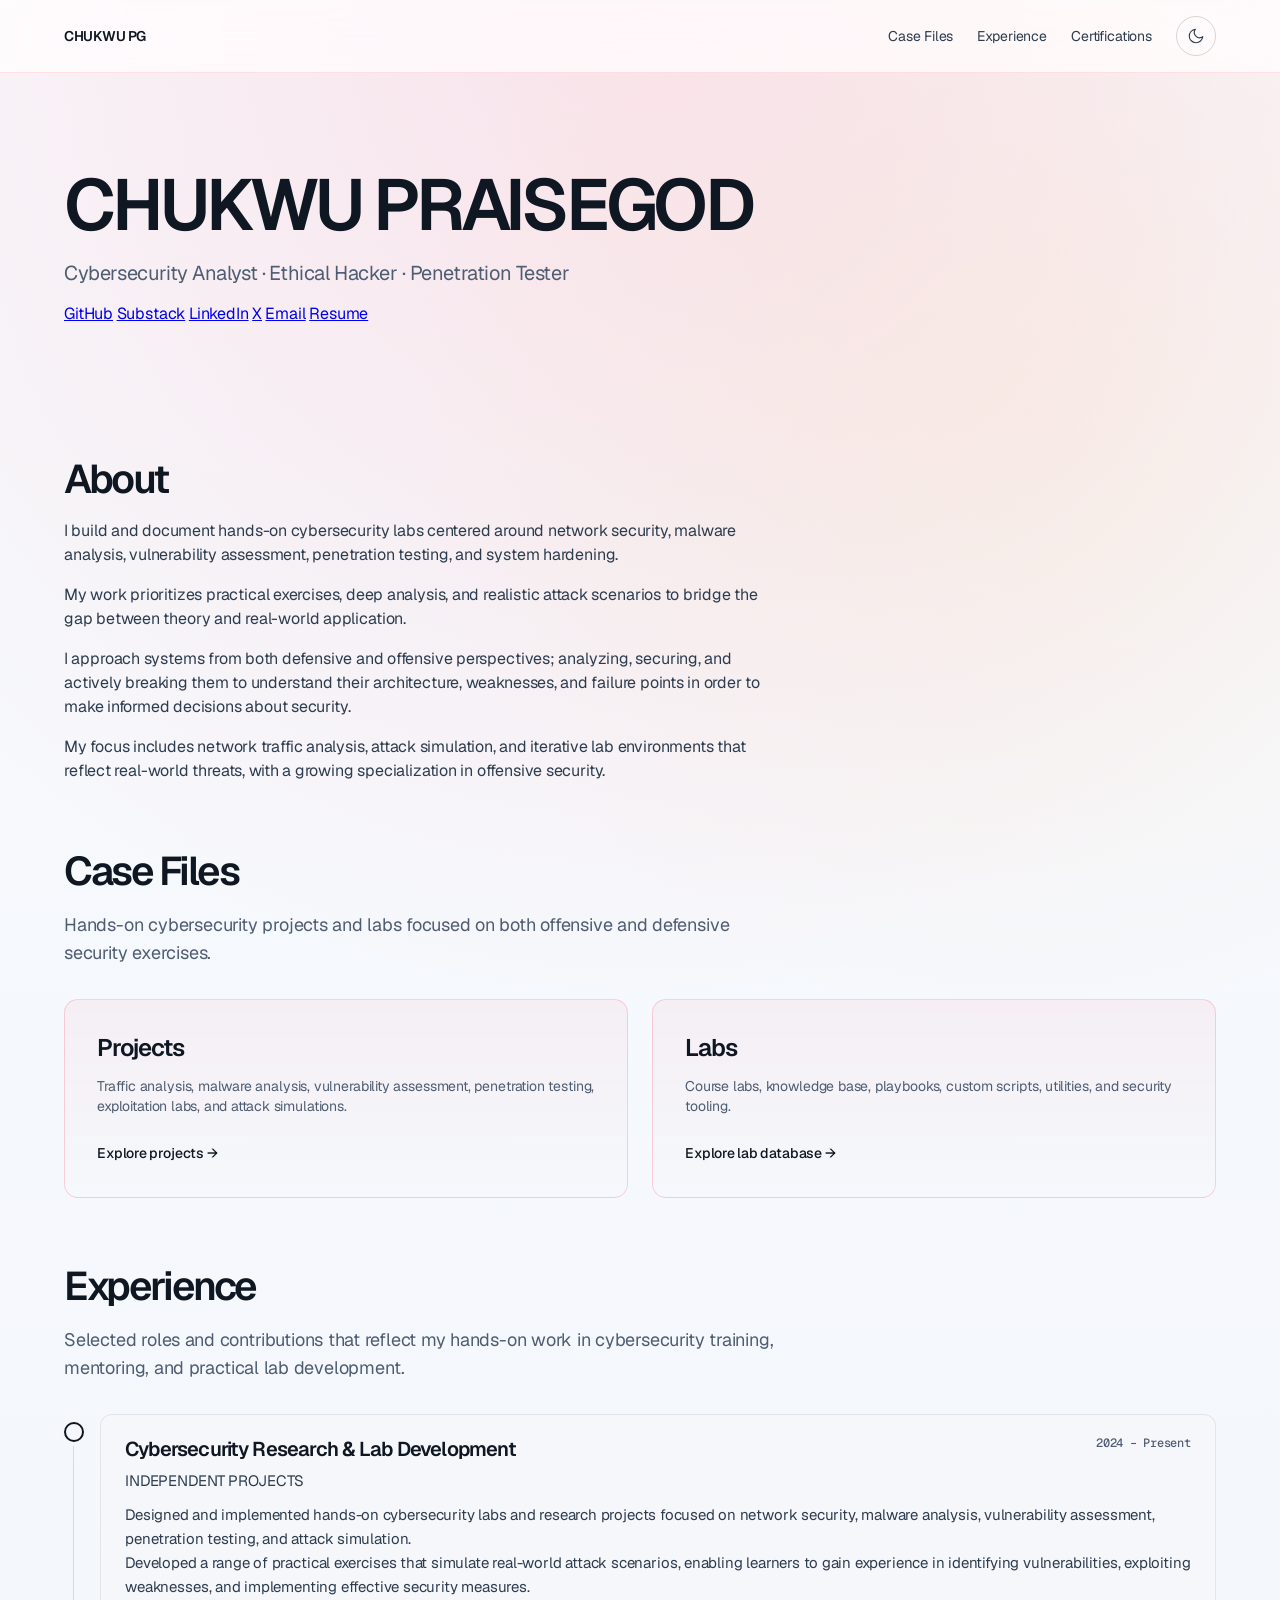
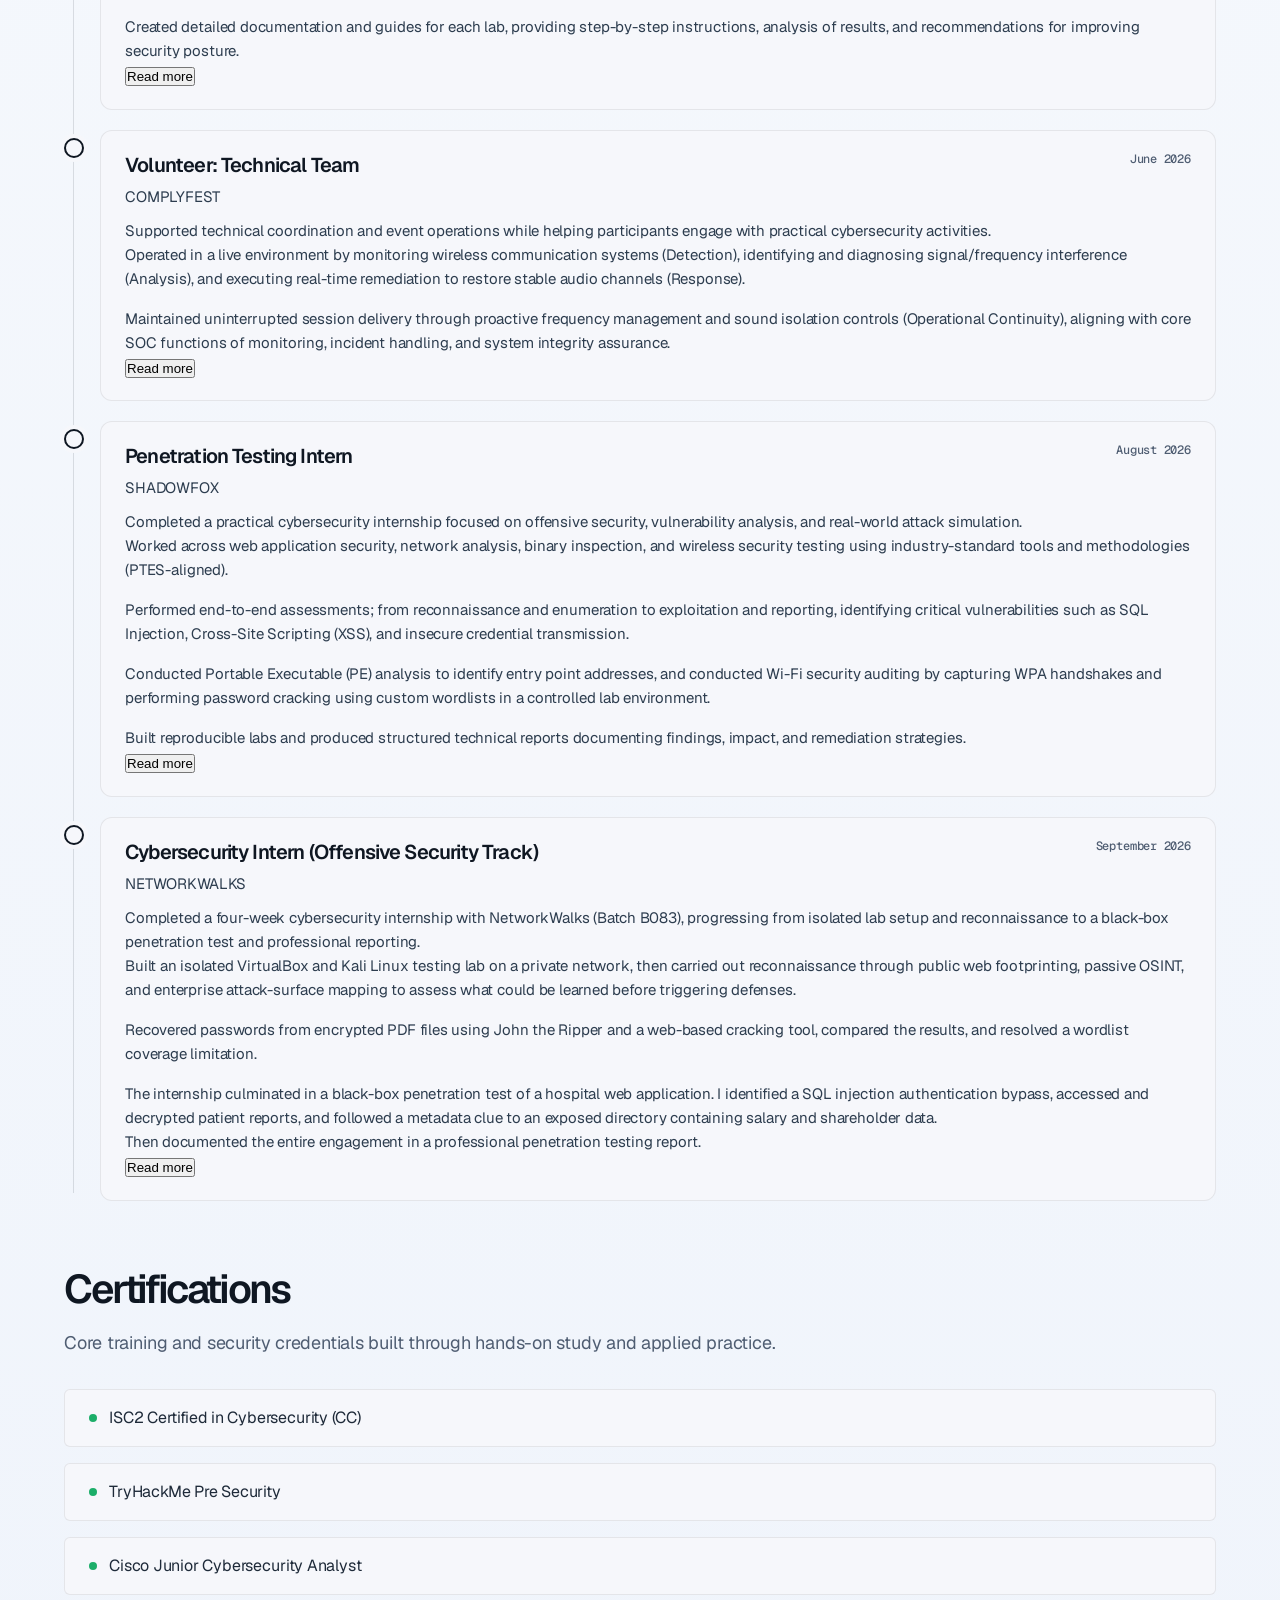
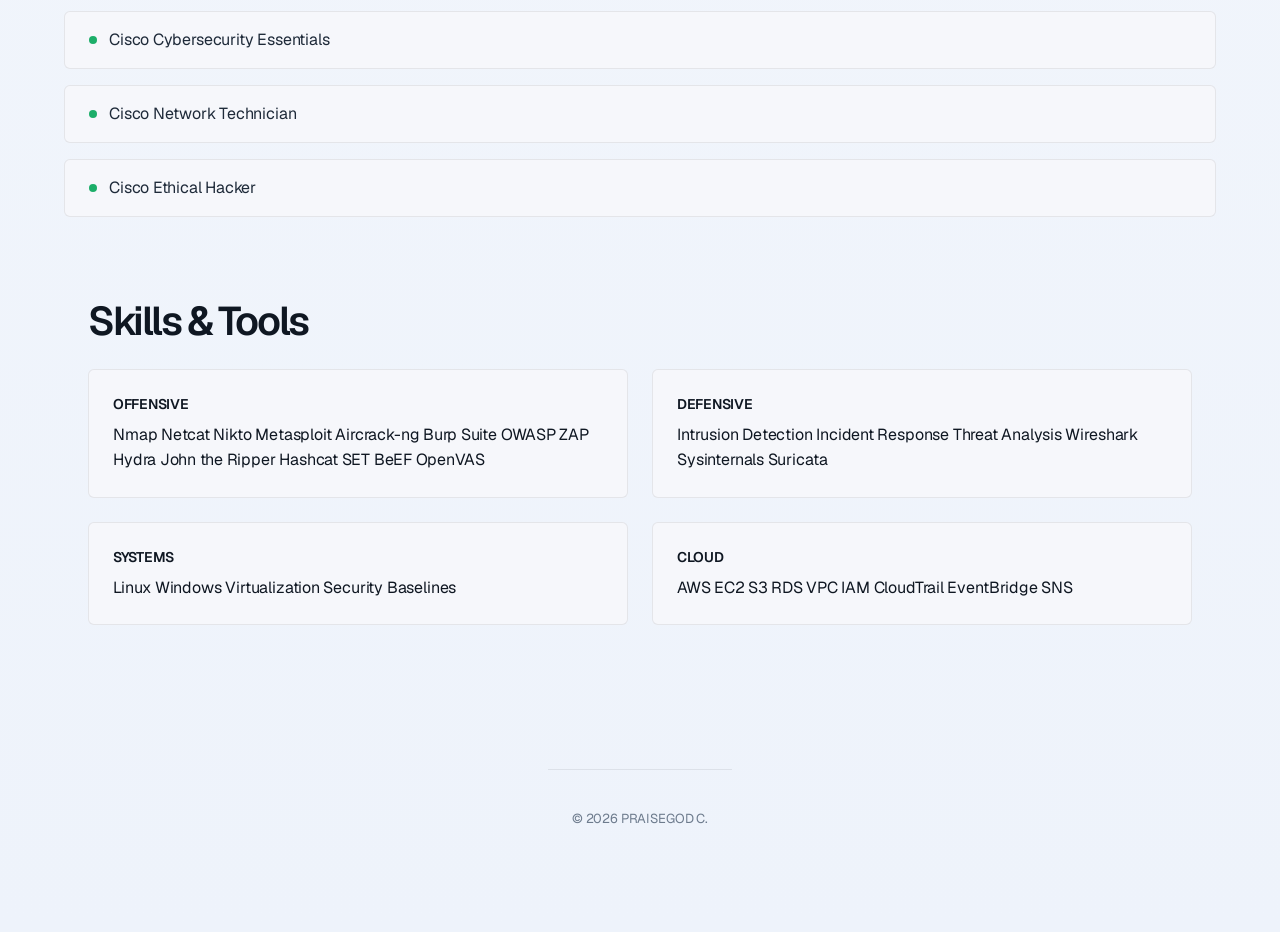
==== index.html @ 28c53de4 "Add new experience entries for Cybersecurity Research & Lab Development and Penetration Testing Inte" ====
<!DOCTYPE html>
<html lang="en">
<head>
  <meta charset="UTF-8" />
  <meta name="viewport" content="width=device-width, initial-scale=1.0"/>
  <title>CHUKWU PG | Cybersecurity Portfolio</title>
  <link rel="preconnect" href="https://fonts.googleapis.com">
  <link rel="preconnect" href="https://fonts.gstatic.com" crossorigin>
  <link href="https://fonts.googleapis.com/css2?family=Inter:wght@300;400;500;600;700&family=JetBrains+Mono:wght@400;500;600&display=swap" rel="stylesheet">
  <link rel="stylesheet" href="style.css" />
</head>

<body>

  <!-- NAVBAR -->
  <nav class="navbar">
    <div class="nav-container">
      <div class="logo">
        <a href="#top">CHUKWU PG</a>
      </div>
      <div class="nav-right">
        <div class="nav-links">
          <a href="#projects">Case Files</a>
          <a href="#experience">Experience</a>
          <a href="#certifications">Certifications</a>
        </div>
        <button class="theme-toggle" id="themeToggle" aria-label="Toggle theme">
          <svg id="sunIcon" viewBox="0 0 24 24" style="display:none;">
            <circle cx="12" cy="12" r="4"/>
            <path d="M12 2v2M12 20v2M4.93 4.93l1.41 1.41M17.66 17.66l1.41 1.41M2 12h2M20 12h2M6.34 17.66l-1.41 1.41M19.07 4.93l-1.41 1.41"/>
          </svg>
          <svg id="moonIcon" viewBox="0 0 24 24">
            <path d="M21 12.79A9 9 0 1 1 11.21 3 7 7 0 0 0 21 12.79z"/>
          </svg>
        </button>
      </div>
    </div>
  </nav>

  <!-- HERO -->
  <header id="top" class="container">
    <h1>CHUKWU PRAISEGOD</h1>
    <p class="subtitle">Cybersecurity Analyst · Ethical Hacker · Penetration Tester</p>
    <div class="links">
      <a href="https://github.com/chukwupg/">GitHub</a>
      <a href="https://chukwupg.substack.com">Substack</a>
      <a href="https://linkedin.com/in/chukwupg/">LinkedIn</a>
      <a href="https://x.com/chukwupg/">X</a>
      <a href="mailto:chukwupg@gmail.com">Email</a>
      <a href="https://basedonbelieve.notion.site/My-Resume-3a98e85516f2805284eddd48f5b53321?source=copy_link" target="_blank" rel="noopener noreferrer">Resume</a>
      </div>
  </header>

  <!-- ABOUT -->
  <section class="container">
    <h2>About</h2>
    <p>
      I build and document hands-on cybersecurity labs centered around network security, malware analysis, vulnerability assessment, penetration testing, and system hardening.
    </p>
    <p>
      My work prioritizes practical exercises, deep analysis, and realistic attack scenarios to bridge the gap between theory and real-world application.
    </p>
    <p>
      I approach systems from both defensive and offensive perspectives; analyzing, securing, and actively breaking them to understand their architecture, weaknesses, and failure points in order to make informed decisions about security.
    </p>
    <p>
      My focus includes network traffic analysis, attack simulation, and iterative lab environments that reflect real-world threats, with a growing specialization in offensive security.
    </p>
  </section>

  <!-- CASE FILES -->
  <section id="projects" class="container">
    <h2>Case Files</h2>
    <p class="section-subtitle">
      Hands-on cybersecurity projects and labs focused on both offensive and defensive security exercises.
    </p>
    <div class="category-grid">
      <a href="cybersecurity.html" class="category-card">
        <h3>Projects</h3>
        <p>Traffic analysis, malware analysis, vulnerability assessment, penetration testing, exploitation labs, and attack simulations.</p>
        <span>Explore projects →</span>
      </a>
      <a href="https://basedonbelieve.notion.site/Cybersecurity-Lab-Hub-39d8e85516f280a1a6dbf649016a0a59" class="category-card" target="_blank" rel="noopener noreferrer">
        <h3>Labs</h3>
        <p>Course labs, knowledge base, playbooks, custom scripts, utilities, and security tooling.</p>
        <span>Explore lab database →</span>
      </a>
    </div>
  </section>

  <!-- EXPERIENCE -->
  <section id="experience" class="container">
    <h2>Experience</h2>
    <p class="section-subtitle">
      Selected roles and contributions that reflect my hands-on work in cybersecurity training, mentoring, and practical lab development.
    </p>
    <div class="experience-list">

      <article class="experience-item">
        <div class="exp-dot"></div>
        <div class="exp-card">
          <div class="exp-header">
            <div>
              <h3>Cybersecurity Research &amp; Lab Development</h3>
              <p class="exp-org">Independent Projects</p>
            </div>
            <span class="exp-date">2024 – Present</span>
          </div>
          <p>
            Designed and implemented hands-on cybersecurity labs and research projects focused on network security, malware analysis, vulnerability assessment, penetration testing, and attack simulation.
          </p>
          <div class="exp-more">
            <p>
              Developed a range of practical exercises that simulate real-world attack scenarios, enabling learners to gain experience in identifying vulnerabilities, exploiting weaknesses, and implementing effective security measures.
            </p>
            <p>  
              Created detailed documentation and guides for each lab, providing step-by-step instructions, analysis of results, and recommendations for improving security posture.
            </p>
          </div>
          <button class="exp-toggle" type="button" aria-expanded="false">Read more</button>
        </div>
      </article>        

      <!-- article class="experience-item">
        <div class="exp-dot"></div>
        <div class="exp-card">
          <div class="exp-header">
            <div>
              <h3>Cybersecurity Training &amp; Mentorship</h3>
              <p class="exp-org">Makatob IT Securities</p>
            </div>
            <span class="exp-date">Oct 2025 – Present</span>
          </div>
          <p>
            
          </p>
        </div>
      </article-->

      <article class="experience-item">
        <div class="exp-dot"></div>
        <div class="exp-card">
          <div class="exp-header">
            <div>
              <h3>Volunteer: Technical Team</h3>
              <p class="exp-org">ComplyFest</p>
            </div>
            <span class="exp-date">June 2026</span>
          </div>
          <p>
            Supported technical coordination and event operations while helping participants engage with practical cybersecurity activities.
          </p>
          <div class="exp-more">
            <p>
              Operated in a live environment by monitoring wireless communication systems (Detection), identifying and diagnosing signal/frequency interference (Analysis), and executing real-time remediation to restore stable audio channels (Response).
            </p>
            <p> 
              Maintained uninterrupted session delivery through proactive frequency management and sound isolation controls (Operational Continuity), aligning with core SOC functions of monitoring, incident handling, and system integrity assurance.
            </p>
          </div>
          <button class="exp-toggle" type="button" aria-expanded="false">Read more</button>
        </div>
      </article> 

      <article class="experience-item">
        <div class="exp-dot"></div>
        <div class="exp-card">
          <div class="exp-header">
            <div>
              <h3>Penetration Testing Intern</h3>
              <p class="exp-org">ShadowFox</p>
            </div>
            <span class="exp-date">August 2026 </span>
          </div>
          <p>
            Completed a practical cybersecurity internship focused on offensive security, vulnerability analysis, and real-world attack simulation. 
          </p>
          <div class="exp-more">
            <p>
              Worked across web application security, network analysis, binary inspection, and wireless security testing using industry-standard tools and methodologies (PTES-aligned). 
            </p>
            <p>
              Performed end-to-end assessments; from reconnaissance and enumeration to exploitation and reporting, identifying critical vulnerabilities such as SQL Injection, Cross-Site Scripting (XSS), and insecure credential transmission. 
            </p>
            <p>  
              Conducted Portable Executable (PE) analysis to identify entry point addresses, and conducted Wi-Fi security auditing by capturing WPA handshakes and performing password cracking using custom wordlists in a controlled lab environment.
            </p>
            <p> 
              Built reproducible labs and produced structured technical reports documenting findings, impact, and remediation strategies.
            </p>
          </div>
          <button class="exp-toggle" type="button" aria-expanded="false">Read more</button>
        </div>
      </article>
      <article class="experience-item">
        <div class="exp-dot"></div>
        <div class="exp-card">
          <div class="exp-header">
            <div>
              <h3>Cybersecurity Intern (Offensive Security Track)</h3>
              <p class="exp-org">NetworkWalks</p>
            </div>
            <span class="exp-date">September 2026</span>
          </div>
          <p>
            Completed a four-week cybersecurity internship with NetworkWalks (Batch B083), progressing from isolated lab setup and reconnaissance to a black-box penetration test and professional reporting.
          </p>
          <div class="exp-more">
            <p>
              Built an isolated VirtualBox and Kali Linux testing lab on a private network, then carried out reconnaissance through public web footprinting, passive OSINT, and enterprise attack-surface mapping to assess what could be learned before triggering defenses.
            </p>
            <p>
              Recovered passwords from encrypted PDF files using John the Ripper and a web-based cracking tool, compared the results, and resolved a wordlist coverage limitation.
            </p>
            <p>
              The internship culminated in a black-box penetration test of a hospital web application. I identified a SQL injection authentication bypass, accessed and decrypted patient reports, and followed a metadata clue to an exposed directory containing salary and shareholder data.<br>
              Then documented the entire engagement in a professional penetration testing report.
            </p>
          </div>
          <button class="exp-toggle" type="button" aria-expanded="false">Read more</button>
        </div>
      </article>
    </div>
  </section>

  <!-- CERTIFICATIONS -->
  <section id="certifications" class="container">
    <h2>Certifications</h2>
    <p class="section-subtitle">Core training and security credentials built through hands-on study and applied practice.</p>
    <div class="cert-list">
      <div class="cert-item">
        <span class="cert-dot"></span>
        <span class="cert-name">ISC2 Certified in Cybersecurity (CC)</span>
      </div>
      <div class="cert-item">
        <span class="cert-dot"></span>
        <span class="cert-name">TryHackMe Pre Security</span>
      </div>
      <div class="cert-item">
        <span class="cert-dot"></span>
        <span class="cert-name">Cisco Junior Cybersecurity Analyst</span>
      </div>
      <div class="cert-item">
        <span class="cert-dot"></span>
        <span class="cert-name">Cisco Cybersecurity Essentials</span>
      </div>
      <div class="cert-item">
        <span class="cert-dot"></span>
        <span class="cert-name">Cisco Network Technician</span>
      </div>
      <div class="cert-item">
        <span class="cert-dot"></span>
        <span class="cert-name">Cisco Ethical Hacker</span>
      </div>
      <!--- div class="cert-item">
        <span class="cert-dot cert-dot-ongoing"></span>
        <span class="cert-name">Cisco CyberOps Associate (In-view)</span>
      </div>
    </div>
  </section>

  <!-- SKILLS -->
  <section class="container">
    <h2>Skills & Tools</h2>
    <div class="skills">
      <div class="skill-group">
        <h4>Offensive</h4>
        <div class="chip-list">
          <span>Nmap</span>
          <span>Netcat</span>
          <span>Nikto</span>
          <span>Metasploit</span>
          <span>Aircrack-ng</span>
          <span>Burp Suite</span>
          <span>OWASP ZAP</span>
          <span>Hydra</span>
          <span>John the Ripper</span>
          <span>Hashcat</span>
          <span>SET</span>
          <span>BeEF</span>
          <span>OpenVAS</span>
        </div>
      </div>
      <div class="skill-group">
        <h4>Defensive</h4>
        <div class="chip-list">
          <span>Intrusion Detection</span>
          <span>Incident Response</span>
          <span>Threat Analysis</span>
          <span>Wireshark</span>
          <span>Sysinternals</span>
          <span>Suricata</span>
        </div>
      </div>
      <div class="skill-group">
        <h4>Systems</h4>
        <div class="chip-list">
          <span>Linux</span>
          <span>Windows</span>
          <span>Virtualization</span>
          <span>Security Baselines</span>
        </div>
      </div>
      <div class="skill-group">
        <h4>Cloud</h4>
        <div class="chip-list">
          <span>AWS</span>
          <span>EC2</span>
          <span>S3</span>
          <span>RDS</span>
          <span>VPC</span>
          <span>IAM</span>
          <span>CloudTrail</span>
          <span>EventBridge</span>
          <span>SNS</span>
        </div>
      </div>
    </div>
  </section>

  <!-- FOOTER -->
  <footer class="container">
    <p>© 2026 PRAISEGOD C.</p>
  </footer>

<script>
// ===== THEME TOGGLE =====
const themeToggle = document.getElementById('themeToggle');
const sunIcon = document.getElementById('sunIcon');
const moonIcon = document.getElementById('moonIcon');
const html = document.documentElement;

const savedTheme = localStorage.getItem('theme') || 'light';
html.setAttribute('data-theme', savedTheme);
updateIcons(savedTheme);

function updateIcons(theme) {
  if (theme === 'dark') {
    sunIcon.style.display = 'block';
    moonIcon.style.display = 'none';
  } else {
    sunIcon.style.display = 'none';
    moonIcon.style.display = 'block';
  }
}

function toggleTheme() {
  const current = html.getAttribute('data-theme');
  const next = current === 'dark' ? 'light' : 'dark';
  html.setAttribute('data-theme', next);
  localStorage.setItem('theme', next);
  updateIcons(next);
}

window.addEventListener('storage', (e) => {
  if (e.key === 'theme') {
    const newTheme = e.newValue || 'light';
    html.setAttribute('data-theme', newTheme);
    updateIcons(newTheme);
  }
});

document.addEventListener('DOMContentLoaded', () => {
  const saved = localStorage.getItem('theme') || 'light';
  html.setAttribute('data-theme', saved);
  updateIcons(saved);
});

themeToggle.addEventListener('click', toggleTheme);

// ===== EXPERIENCE READ MORE =====
const expToggleButtons = document.querySelectorAll('.exp-toggle');

expToggleButtons.forEach((button) => {
  button.addEventListener('click', () => {
    const card = button.closest('.exp-card');
    const extra = card.querySelector('.exp-more');
    const isExpanded = button.getAttribute('aria-expanded') === 'true';

    button.setAttribute('aria-expanded', String(!isExpanded));
    button.textContent = isExpanded ? 'Read more' : 'Read less';
    extra.classList.toggle('open', !isExpanded);
  });
});

// ===== SCROLL SPY =====
const sections = document.querySelectorAll("section[id]");
const navLinks = document.querySelectorAll(".nav-links a");

window.addEventListener("scroll", () => {
  let current = "";
  sections.forEach(section => {
    const sectionTop = section.offsetTop - 96;
    if (scrollY >= sectionTop) {
      current = section.getAttribute("id");
    }
  });
  navLinks.forEach(a => {
    a.classList.remove("active");
    if (a.getAttribute("href") === "#" + current) {
      a.classList.add("active");
    }
  });
});
</script>

</body>
</html>
---- style.css ----
/* ===== EMBEDDED GEIST FONTS ===== */

@font-face {
  font-family: 'Geist Sans';
  src: url('geist-font/Geist/webfonts/Geist[wght].woff2') format('woff2');
  font-weight: 100 900;
  font-style: normal;
  font-display: swap;
}

@font-face {
  font-family: 'Geist Mono';
  src: url('geist-font/GeistMono/webfonts/GeistMono[wght].woff2') format('woff2');
  font-weight: 100 900;
  font-style: normal;
  font-display: swap;
}

/* ===== CSS VARIABLES (Geist Design Tokens) ===== */

/* ===== LIGHT THEME (default) ===== */
:root {
  --font-sans: "Geist Sans", -apple-system, BlinkMacSystemFont, "Segoe UI", Roboto, sans-serif;
  --font-mono: "Geist Mono", "SF Mono", "Fira Code", monospace;

  --bg-100: #07090d;
  --bg-200: #0d1117;
  --gray-100: #101821;
  --gray-200: #15202b;
  --gray-300: #1d2b38;
  --gray-400: #2a3b4d;
  --gray-500: #55708d;
  --gray-600: #8097b7;
  --gray-700: #afc0d9;
  --gray-800: #d7e3f5;
  --gray-900: #eff5ff;
  --gray-1000: #f7faff;
  --gray-alpha-100: rgba(255,255,255,0.04);
  --gray-alpha-200: rgba(255,255,255,0.08);
  --gray-alpha-300: rgba(255,255,255,0.12);
  --gray-alpha-400: rgba(255,255,255,0.16);
  --gray-alpha-500: rgba(255,255,255,0.22);
  --gray-alpha-600: rgba(255,255,255,0.28);
  --gray-alpha-700: rgba(255,255,255,0.42);
  --gray-alpha-800: rgba(255,255,255,0.56);
  --gray-alpha-900: rgba(255,255,255,0.72);
  --gray-alpha-1000: rgba(255,255,255,0.9);
  --blue-100: #101926;
  --blue-200: #14263d;
  --blue-300: #1b355b;
  --blue-400: #1f4577;
  --blue-500: #2e65ad;
  --blue-600: #58a9ff;
  --blue-700: #7bb6ff;
  --blue-800: #a7d3ff;
  --blue-900: #dfefff;
  --blue-1000: #ecf8ff;
  --cyan-300: #8be9ff;
  --red-700: #ff3b5c;
  --red-800: #ff5f73;
  --green-700: #24d17d;
  --amber-700: #ffb347;
  --shadow-raised: 0 18px 36px rgba(0, 0, 0, 0.34);
  --shadow-popover: 0 20px 48px rgba(0, 0, 0, 0.38);
  --shadow-modal: 0 24px 64px rgba(0, 0, 0, 0.42);
}

/* ===== LIGHT THEME ===== */
[data-theme="light"] {
  --bg-100: #f6f7fb;
  --bg-200: #eef2f9;
  --gray-100: #edf1f7;
  --gray-200: #e5ebf5;
  --gray-300: #dfe7f3;
  --gray-400: #d8e0ee;
  --gray-500: #9aa7bb;
  --gray-600: #6d7b8d;
  --gray-700: #4f5d72;
  --gray-800: #2d3d4f;
  --gray-900: #1e2a39;
  --gray-1000: #0f1722;
  --gray-alpha-100: rgba(15, 23, 34, 0.04);
  --gray-alpha-200: rgba(15, 23, 34, 0.08);
  --gray-alpha-300: rgba(15, 23, 34, 0.12);
  --gray-alpha-400: rgba(15, 23, 34, 0.16);
  --gray-alpha-500: rgba(15, 23, 34, 0.22);
  --gray-alpha-600: rgba(15, 23, 34, 0.28);
  --gray-alpha-700: rgba(15, 23, 34, 0.42);
  --gray-alpha-800: rgba(15, 23, 34, 0.56);
  --gray-alpha-900: rgba(15, 23, 34, 0.72);
  --gray-alpha-1000: rgba(15, 23, 34, 0.9);
  --blue-100: #eef8ff;
  --blue-200: #dfefff;
  --blue-300: #d5ebff;
  --blue-400: #c9e4ff;
  --blue-500: #8bbcff;
  --blue-600: #4da2ff;
  --blue-700: #0d73ff;
  --blue-800: #0058d1;
  --blue-900: #0b2f5d;
  --blue-1000: #10233a;
  --cyan-300: #34c7ff;
  --red-700: #ff3b5c;
  --red-800: #df1d4d;
  --green-700: #1cae69;
  --amber-700: #df9a00;
  --shadow-raised: 0 18px 36px rgba(18, 32, 52, 0.10);
  --shadow-popover: 0 20px 48px rgba(18, 32, 52, 0.12);
  --shadow-modal: 0 24px 64px rgba(18, 32, 52, 0.14);
}

/* ===== RESET & BASE ===== */
* { margin: 0; padding: 0; box-sizing: border-box; }
html {
  scroll-behavior: smooth;
  -webkit-font-smoothing: antialiased;
  -moz-osx-font-smoothing: grayscale;
  scroll-padding-top: 88px;
}
body {
  font-family: var(--font-sans);
  background:
    radial-gradient(circle at top, rgba(255, 59, 92, 0.18), transparent 22%),
    radial-gradient(circle at 80% 10%, rgba(255, 179, 71, 0.12), transparent 16%),
    linear-gradient(180deg, var(--bg-100) 0%, var(--bg-200) 100%);
  color: var(--gray-1000);
  line-height: 1.6;
  letter-spacing: -0.01em;
  word-spacing: -0.02em;
  transition: background 200ms ease, color 200ms ease;
}
[data-theme="light"] body {
  background:
    radial-gradient(circle at top, rgba(255, 59, 92, 0.12), transparent 24%),
    radial-gradient(circle at 80% 10%, rgba(255, 179, 71, 0.09), transparent 16%),
    linear-gradient(180deg, #f8fafd 0%, #eef3fb 100%);
}

/* ===== THEME TOGGLE ===== */
.theme-toggle {
  background: none;
  border: 1px solid var(--gray-alpha-400);
  border-radius: 9999px;
  width: 40px;
  height: 40px;
  display: flex;
  align-items: center;
  justify-content: center;
  cursor: pointer;
  color: var(--gray-800);
  transition: all 150ms cubic-bezier(0.175, 0.885, 0.32, 1.1);
  padding: 0;
}
.theme-toggle:hover {
  background: var(--gray-alpha-100);
  color: var(--gray-1000);
  border-color: var(--gray-alpha-600);
}
.theme-toggle svg {
  width: 18px;
  height: 18px;
  fill: none;
  stroke: currentColor;
  stroke-width: 1.5;
  stroke-linecap: round;
  stroke-linejoin: round;
}

/* ===== NAVBAR ===== */
.navbar {
  position: sticky;
  top: 0;
  background: rgba(7, 9, 13, 0.72);
  backdrop-filter: blur(18px) saturate(180%);
  -webkit-backdrop-filter: blur(18px) saturate(180%);
  border-bottom: 1px solid rgba(255, 59, 92, 0.18);
  z-index: 1000;
  transition: background 200ms ease, border-color 200ms ease;
}
[data-theme="light"] .navbar {
  background: rgba(255, 255, 255, 0.72);
  border-bottom: 1px solid rgba(255, 59, 92, 0.14);
}
.nav-container {
  max-width: 1200px;
  margin: auto;
  padding: 16px 24px;
  display: flex;
  justify-content: space-between;
  align-items: center;
}
.logo a {
  font-family: var(--font-sans);
  font-size: 14px;
  font-weight: 600;
  line-height: 20px;
  letter-spacing: -0.28px;
  color: var(--gray-1000);
  text-decoration: none;
}
.nav-right {
  display: flex;
  align-items: center;
  gap: 24px;
}
.nav-links {
  display: flex;
  gap: 24px;
}
.nav-links a {
  font-family: var(--font-sans);
  font-size: 14px;
  font-weight: 400;
  line-height: 20px;
  letter-spacing: -0.01em;
  color: var(--gray-800);
  text-decoration: none;
  padding: 4px 0;
  position: relative;
  transition: color 150ms cubic-bezier(0.175, 0.885, 0.32, 1.1);
}
.nav-links a::after {
  content: "";
  position: absolute;
  bottom: -2px;
  left: 0;
  width: 0;
  height: 1.5px;
  background: var(--gray-1000);
  transition: width 200ms cubic-bezier(0.175, 0.885, 0.32, 1.1);
}
.nav-links a:hover { color: var(--gray-1000); }
.nav-links a:hover::after,
.nav-links a.active::after { width: 100%; }
.nav-links a.active { color: var(--gray-1000); font-weight: 500; }

/* ===== LAYOUT ===== */
.container {
  max-width: 1200px;
  margin: 0 auto;
  padding: 0 24px;
}

/* ===== HERO ===== */
header.container {
  padding-top: 96px;
  padding-bottom: 64px;
}
.hero {
  position: relative;
  display: grid;
  grid-template-columns: minmax(0, 1.5fr) minmax(260px, 0.7fr);
  align-items: center;
  gap: 32px;
}
.hero::before {
  content: "";
  position: absolute;
  right: -60px;
  top: -40px;
  width: 320px;
  height: 320px;
  border-radius: 50%;
  background: radial-gradient(circle, rgba(255, 59, 92, 0.3), rgba(255, 59, 92, 0));
  filter: blur(18px);
  pointer-events: none;
}
.eyebrow {
  display: inline-flex;
  align-items: center;
  gap: 8px;
  padding: 8px 12px;
  border-radius: 999px;
  border: 1px solid rgba(255, 59, 92, 0.35);
  background: rgba(255, 59, 92, 0.08);
  color: var(--red-800);
  font-family: var(--font-mono);
  font-size: 11px;
  font-weight: 700;
  letter-spacing: 0.08em;
  text-transform: uppercase;
  margin-bottom: 16px;
}
header h1 {
  font-family: var(--font-sans);
  font-size: 72px;
  font-weight: 600;
  line-height: 72px;
  letter-spacing: -4.32px;
  color: var(--gray-1000);
  margin-bottom: 16px;
}
header .subtitle {
  font-family: var(--font-sans);
  font-size: 20px;
  font-weight: 400;
  line-height: 32px;
  letter-spacing: -0.02em;
  color: var(--gray-700);
  margin-bottom: 12px;
}
.hero-summary {
  max-width: 640px;
  font-size: 17px;
  line-height: 28px;
  color: var(--gray-700);
  margin-bottom: 24px;
}
.hero-actions {
  display: flex;
  flex-wrap: wrap;
  gap: 16px;
  margin-bottom: 24px;
}
.primary-btn,
.secondary-btn,
.hero-links a {
  font-family: var(--font-sans);
  font-size: 14px;
  font-weight: 500;
  line-height: 20px;
  text-decoration: none;
  transition: all 150ms cubic-bezier(0.175, 0.885, 0.32, 1.1);
}
.primary-btn,
.secondary-btn {
  display: inline-flex;
  align-items: center;
  justify-content: center;
  padding: 12px 18px;
  border-radius: 10px;
  border: 1px solid transparent;
}
.primary-btn {
  background: linear-gradient(135deg, var(--red-700), var(--amber-700));
  color: #160b11;
  box-shadow: 0 18px 30px rgba(255, 59, 92, 0.28);
}
.primary-btn:hover {
  transform: translateY(-1px);
  box-shadow: 0 22px 34px rgba(255, 59, 92, 0.36);
}
.secondary-btn {
  background: rgba(255,255,255,0.02);
  color: var(--gray-1000);
  border-color: rgba(255, 59, 92, 0.28);
}
.secondary-btn:hover {
  background: var(--gray-100);
  border-color: var(--gray-alpha-600);
}
.hero-links {
  display: flex;
  flex-wrap: wrap;
  gap: 12px;
}
.hero-links a {
  color: var(--gray-700);
  padding: 8px 0;
  border-bottom: 1px solid transparent;
}
.hero-links a:hover {
  color: var(--gray-1000);
  border-color: var(--gray-alpha-500);
}
.hero-metrics {
  display: flex;
  flex-direction: column;
  gap: 16px;
}
.metric-card {
  padding: 20px 22px;
  border: 1px solid rgba(255, 59, 92, 0.22);
  border-radius: 16px;
  background: linear-gradient(180deg, rgba(255, 59, 92, 0.08), rgba(255,255,255,0.01));
  box-shadow: var(--shadow-raised);
}
.metric-value {
  display: block;
  font-family: var(--font-sans);
  font-size: 20px;
  line-height: 24px;
  letter-spacing: -0.04em;
  font-weight: 600;
  color: var(--gray-1000);
  margin-bottom: 4px;
}
.metric-label {
  font-family: var(--font-mono);
  font-size: 11px;
  font-weight: 500;
  letter-spacing: 0.08em;
  text-transform: uppercase;
  color: var(--gray-600);
}

/* ===== SECTIONS ===== */
section.container {
  padding-top: 64px;
  padding-bottom: 64px;
}
section.container + section.container {
  padding-top: 0;
}
h2 {
  font-family: var(--font-sans);
  font-size: 40px;
  font-weight: 600;
  line-height: 48px;
  letter-spacing: -2.4px;
  color: var(--gray-1000);
  margin-bottom: 16px;
}
.section-subtitle {
  font-family: var(--font-sans);
  font-size: 18px;
  font-weight: 400;
  line-height: 28px;
  letter-spacing: -0.01em;
  color: var(--gray-700);
  margin-bottom: 32px;
}

/* ===== ABOUT ===== */
section p {
  font-family: var(--font-sans);
  font-size: 16px;
  font-weight: 400;
  line-height: 24px;
  letter-spacing: -0.01em;
  color: var(--gray-800);
  max-width: 720px;
}
section p + p { margin-top: 16px; }

.highlight-grid {
  display: grid;
  grid-template-columns: repeat(4, minmax(0, 1fr));
  gap: 20px;
  margin-top: 28px;
}
.highlight-card {
  padding: 20px 18px;
  border: 1px solid rgba(255, 59, 92, 0.2);
  border-radius: 14px;
  background: linear-gradient(180deg, rgba(255, 59, 92, 0.05), rgba(255,255,255,0.01));
  transition: transform 150ms ease, border-color 150ms ease, box-shadow 150ms ease;
}
.highlight-card:hover {
  transform: translateY(-2px);
  border-color: rgba(255, 59, 92, 0.42);
  box-shadow: var(--shadow-popover);
}
.highlight-kicker {
  display: inline-block;
  margin-bottom: 8px;
  font-family: var(--font-mono);
  font-size: 10px;
  font-weight: 600;
  letter-spacing: 0.08em;
  text-transform: uppercase;
  color: var(--gray-600);
}
.highlight-card h3 {
  margin-bottom: 8px;
  font-size: 20px;
  line-height: 28px;
  letter-spacing: -0.04em;
  color: var(--gray-1000);
}
.highlight-card p {
  max-width: none;
  font-size: 14px;
  line-height: 22px;
  color: var(--gray-700);
}

/* ===== CASE FILES / CATEGORY GRID ===== */
.category-grid {
  display: grid;
  grid-template-columns: repeat(2, 1fr);
  gap: 24px;
}
.category-card {
  background: linear-gradient(180deg, rgba(255, 59, 92, 0.05), rgba(255,255,255,0.02));
  padding: 32px;
  border-radius: 14px;
  border: 1px solid rgba(255, 59, 92, 0.2);
  text-decoration: none;
  color: inherit;
  transition: all 200ms cubic-bezier(0.175, 0.885, 0.32, 1.1);
  position: relative;
  overflow: hidden;
}
.category-card::before {
  content: "";
  position: absolute;
  top: 0;
  left: 0;
  right: 0;
  height: 3px;
  background: var(--gray-1000);
  transform: scaleX(0);
  transform-origin: left;
  transition: transform 200ms cubic-bezier(0.175, 0.885, 0.32, 1.1);
}
.category-card:hover {
  transform: translateY(-2px);
  border-color: var(--gray-alpha-500);
  box-shadow: var(--shadow-popover);
}
.category-card:hover::before { transform: scaleX(1); }
.category-card h3 {
  font-family: var(--font-sans);
  font-size: 24px;
  font-weight: 600;
  line-height: 32px;
  letter-spacing: -0.96px;
  color: var(--gray-1000);
  margin-bottom: 12px;
}
.category-card p {
  font-family: var(--font-sans);
  font-size: 14px;
  font-weight: 400;
  line-height: 20px;
  letter-spacing: -0.01em;
  color: var(--gray-700);
  margin-bottom: 24px;
}
.category-card span {
  font-family: var(--font-sans);
  font-size: 14px;
  font-weight: 500;
  line-height: 20px;
  color: var(--gray-1000);
  display: inline-flex;
  align-items: center;
  gap: 4px;
  transition: gap 150ms cubic-bezier(0.175, 0.885, 0.32, 1.1);
}
.category-card:hover span { gap: 12px; }

/* ===== EXPERIENCE ===== */
.experience-list {
  display: flex;
  flex-direction: column;
  gap: 20px;
  margin-top: 24px;
  position: relative;
}
.experience-list::before {
  content: "";
  position: absolute;
  left: 9px;
  top: 8px;
  bottom: 8px;
  width: 1px;
  background: var(--gray-alpha-300);
}
.experience-item {
  display: flex;
  gap: 16px;
  position: relative;
}
.exp-dot {
  width: 20px;
  height: 20px;
  border-radius: 9999px;
  background: var(--bg-100);
  border: 2px solid var(--gray-1000);
  margin-top: 8px;
  flex-shrink: 0;
  position: relative;
  z-index: 1;
  box-shadow: 0 0 0 4px var(--bg-100);
}
.exp-card {
  flex: 1;
  padding: 20px 24px;
  border-radius: 12px;
  border: 1px solid var(--gray-alpha-200);
  background: var(--bg-100);
  transition: all 150ms cubic-bezier(0.175, 0.885, 0.32, 1.1);
}
.exp-card:hover {
  border-color: var(--gray-alpha-400);
  box-shadow: var(--shadow-popover);
  transform: translateY(-2px);
}
.exp-header {
  display: flex;
  justify-content: space-between;
  align-items: flex-start;
  gap: 16px;
  margin-bottom: 10px;
}
.exp-header h3 {
  font-family: var(--font-sans);
  font-size: 20px;
  font-weight: 600;
  line-height: 28px;
  letter-spacing: -0.8px;
  color: var(--gray-1000);
  margin-bottom: 6px;
}
.exp-org {
  font-family: var(--font-mono);
  font-size: 12px;
  font-weight: 500;
  line-height: 16px;
  letter-spacing: 0.08em;
  text-transform: uppercase;
  color: var(--gray-600);
}
.exp-date {
  font-family: var(--font-mono);
  font-size: 12px;
  font-weight: 500;
  line-height: 16px;
  color: var(--gray-700);
  white-space: nowrap;
}
.exp-card p {
  font-family: var(--font-sans);
  font-size: 15px;
  font-weight: 400;
  line-height: 24px;
  letter-spacing: -0.01em;
  color: var(--gray-800);
  max-width: none;
}

/* ===== CERTIFICATIONS ===== */
.cert-list {
  display: flex;
  flex-direction: column;
  gap: 16px;
  margin-top: 24px;
}
.cert-item {
  display: flex;
  align-items: center;
  gap: 12px;
  padding: 16px 24px;
  border-radius: 6px;
  border: 1px solid var(--gray-alpha-200);
  background: var(--bg-100);
  transition: all 150ms cubic-bezier(0.175, 0.885, 0.32, 1.1);
}
.cert-item:hover {
  background: var(--bg-200);
  border-color: var(--gray-alpha-400);
}
.cert-dot {
  width: 8px;
  height: 8px;
  border-radius: 9999px;
  background: var(--green-700);
  flex-shrink: 0;
}
.cert-dot-ongoing { background: var(--amber-700); }
.cert-name {
  font-family: var(--font-sans);
  font-size: 16px;
  font-weight: 400;
  line-height: 24px;
  letter-spacing: -0.01em;
  color: var(--gray-900);
}

/* ===== SKILLS ===== */
.skills {
  display: grid;
  grid-template-columns: repeat(2, 1fr);
  gap: 24px;
  margin-top: 24px;
}
.skill-group {
  padding: 24px;
  border-radius: 6px;
  border: 1px solid var(--gray-alpha-200);
  background: var(--bg-100);
  transition: all 150ms cubic-bezier(0.175, 0.885, 0.32, 1.1);
}
.skill-group:hover {
  background: var(--bg-200);
  border-color: var(--gray-alpha-400);
}
.skill-group h4 {
  font-family: var(--font-sans);
  font-size: 14px;
  font-weight: 600;
  line-height: 20px;
  letter-spacing: -0.28px;
  color: var(--gray-1000);
  margin-bottom: 8px;
  text-transform: uppercase;
}
.skill-group p {
  font-family: var(--font-mono);
  font-size: 13px;
  font-weight: 400;
  line-height: 20px;
  color: var(--gray-700);
  max-width: none;
}
.tag-list {
  display: flex;
  flex-wrap: wrap;
  gap: 8px;
}
.tag-list span {
  display: inline-flex;
  align-items: center;
  padding: 7px 10px;
  border-radius: 999px;
  background: rgba(255, 59, 92, 0.08);
  border: 1px solid rgba(255, 59, 92, 0.18);
  color: var(--gray-900);
  font-family: var(--font-mono);
  font-size: 12px;
  line-height: 16px;
}

/* ===== FOOTER ===== */
footer.container {
  padding-top: 40px;
  padding-bottom: 40px;
  border-top: 1px solid var(--gray-alpha-200);
  margin-top: 64px;
}
footer p {
  font-family: var(--font-sans);
  font-size: 13px;
  font-weight: 400;
  line-height: 18px;
  letter-spacing: -0.01em;
  color: var(--gray-600);
  text-align: center;
}

/* ===== PROJECTS PAGE (cybersecurity.html) ===== */
.back-link {
  font-family: var(--font-sans);
  font-size: 14px;
  font-weight: 500;
  line-height: 20px;
  color: var(--gray-700);
  text-decoration: none;
  display: inline-flex;
  align-items: center;
  gap: 8px;
  margin-bottom: 24px;
  transition: color 150ms cubic-bezier(0.175, 0.885, 0.32, 1.1);
}
.back-link:hover { color: var(--gray-1000); }

.page-header {
  padding-top: 40px;
  padding-bottom: 24px;
}
.page-header h1 {
  font-family: var(--font-sans);
  font-size: 48px;
  font-weight: 600;
  line-height: 56px;
  letter-spacing: -2.88px;
  color: var(--gray-1000);
  margin-bottom: 12px;
}
.page-header .section-subtitle {
  margin-bottom: 0;
}

.project-list {
  display: grid;
  gap: 24px;
  margin-top: 32px;
  margin-bottom: 96px;
}
.project-card {
  background: var(--bg-100);
  padding: 32px;
  border-radius: 12px;
  border: 1px solid var(--gray-alpha-200);
  transition: all 200ms cubic-bezier(0.175, 0.885, 0.32, 1.1);
  position: relative;
  overflow: hidden;
}
.project-card::before {
  content: "";
  position: absolute;
  top: 0;
  left: 0;
  width: 3px;
  height: 100%;
  background: var(--gray-1000);
  transform: scaleY(0);
  transform-origin: top;
  transition: transform 200ms cubic-bezier(0.175, 0.885, 0.32, 1.1);
}
.project-card:hover {
  border-color: var(--gray-alpha-400);
  box-shadow: var(--shadow-popover);
  transform: translateY(-1px);
}
.project-card:hover::before { transform: scaleY(1); }

.case-label {
  font-family: var(--font-mono);
  font-size: 11px;
  font-weight: 500;
  line-height: 16px;
  letter-spacing: 0.08em;
  color: var(--gray-500);
  text-transform: uppercase;
  margin-bottom: 12px;
}
.project-header {
  display: flex;
  align-items: center;
  justify-content: space-between;
  gap: 16px;
  margin-bottom: 12px;
}
.recent-badge {
  display: inline-flex;
  align-items: center;
  justify-content: center;
  padding: 6px 10px;
  border-radius: 999px;
  background: rgba(72, 174, 255, 0.12);
  border: 1px solid rgba(72, 174, 255, 0.35);
  color: var(--blue-700);
  font-family: var(--font-mono);
  font-size: 10px;
  font-weight: 700;
  letter-spacing: 0.08em;
  text-transform: uppercase;
  white-space: nowrap;
}
.project-card h3 {
  font-family: var(--font-sans);
  font-size: 24px;
  font-weight: 600;
  line-height: 32px;
  letter-spacing: -0.96px;
  color: var(--gray-1000);
  margin-bottom: 0;
}
.project-card p {
  font-family: var(--font-sans);
  font-size: 16px;
  font-weight: 400;
  line-height: 24px;
  letter-spacing: -0.01em;
  color: var(--gray-700);
  max-width: 640px;
  margin-bottom: 16px;
}
.tags {
  font-family: var(--font-mono);
  font-size: 12px;
  font-weight: 400;
  line-height: 16px;
  color: var(--gray-600);
  margin-bottom: 24px;
}
.project-card > a {
  font-family: var(--font-sans);
  font-size: 14px;
  font-weight: 500;
  line-height: 20px;
  color: var(--gray-1000);
  text-decoration: none;
  display: inline-flex;
  align-items: center;
  gap: 4px;
  padding: 10px 14px;
  border: 1px solid var(--gray-alpha-400);
  border-radius: 6px;
  background: var(--bg-100);
  transition: all 150ms cubic-bezier(0.175, 0.885, 0.32, 1.1);
}
.project-card > a:hover {
  background: var(--gray-100);
  border-color: var(--gray-alpha-600);
  gap: 12px;
}

/* ===== RESPONSIVE ===== */
@media (max-width: 768px) {
  .hero { grid-template-columns: 1fr; }
  .hero-metrics { grid-template-columns: 1fr 1fr; display: grid; }
  header h1 { font-size: 40px; line-height: 48px; letter-spacing: -2.4px; }
  header .subtitle { font-size: 18px; line-height: 28px; }
  h2 { font-size: 32px; line-height: 40px; letter-spacing: -1.28px; }
  .category-grid { grid-template-columns: 1fr; }
  .skills { grid-template-columns: 1fr; }
  .highlight-grid { grid-template-columns: repeat(2, minmax(0, 1fr)); }
  .nav-links { gap: 16px; }
  .nav-links a { font-size: 13px; }
  .page-header h1 { font-size: 32px; line-height: 40px; letter-spacing: -1.28px; }
}

@media (max-width: 480px) {
  header h1 { font-size: 32px; line-height: 40px; letter-spacing: -1.28px; }
  .hero-actions, .hero-links { flex-wrap: wrap; }
  .nav-container { padding: 12px 16px; }
  .container { padding: 0 16px; }
  .nav-right { gap: 12px; }
  .nav-links { gap: 12px; }
  .exp-header { flex-direction: column; }
  .exp-date { white-space: normal; }
  .highlight-grid { grid-template-columns: 1fr; }
}

/* ===== SCROLLBAR ===== */
::-webkit-scrollbar { width: 8px; }
::-webkit-scrollbar-track { background: var(--bg-100); }
::-webkit-scrollbar-thumb { background: var(--gray-300); border-radius: 9999px; }
::-webkit-scrollbar-thumb:hover { background: var(--gray-500); }

/* ===== SELECTION ===== */
::selection { background: rgba(255, 59, 92, 0.3); color: #fff; }
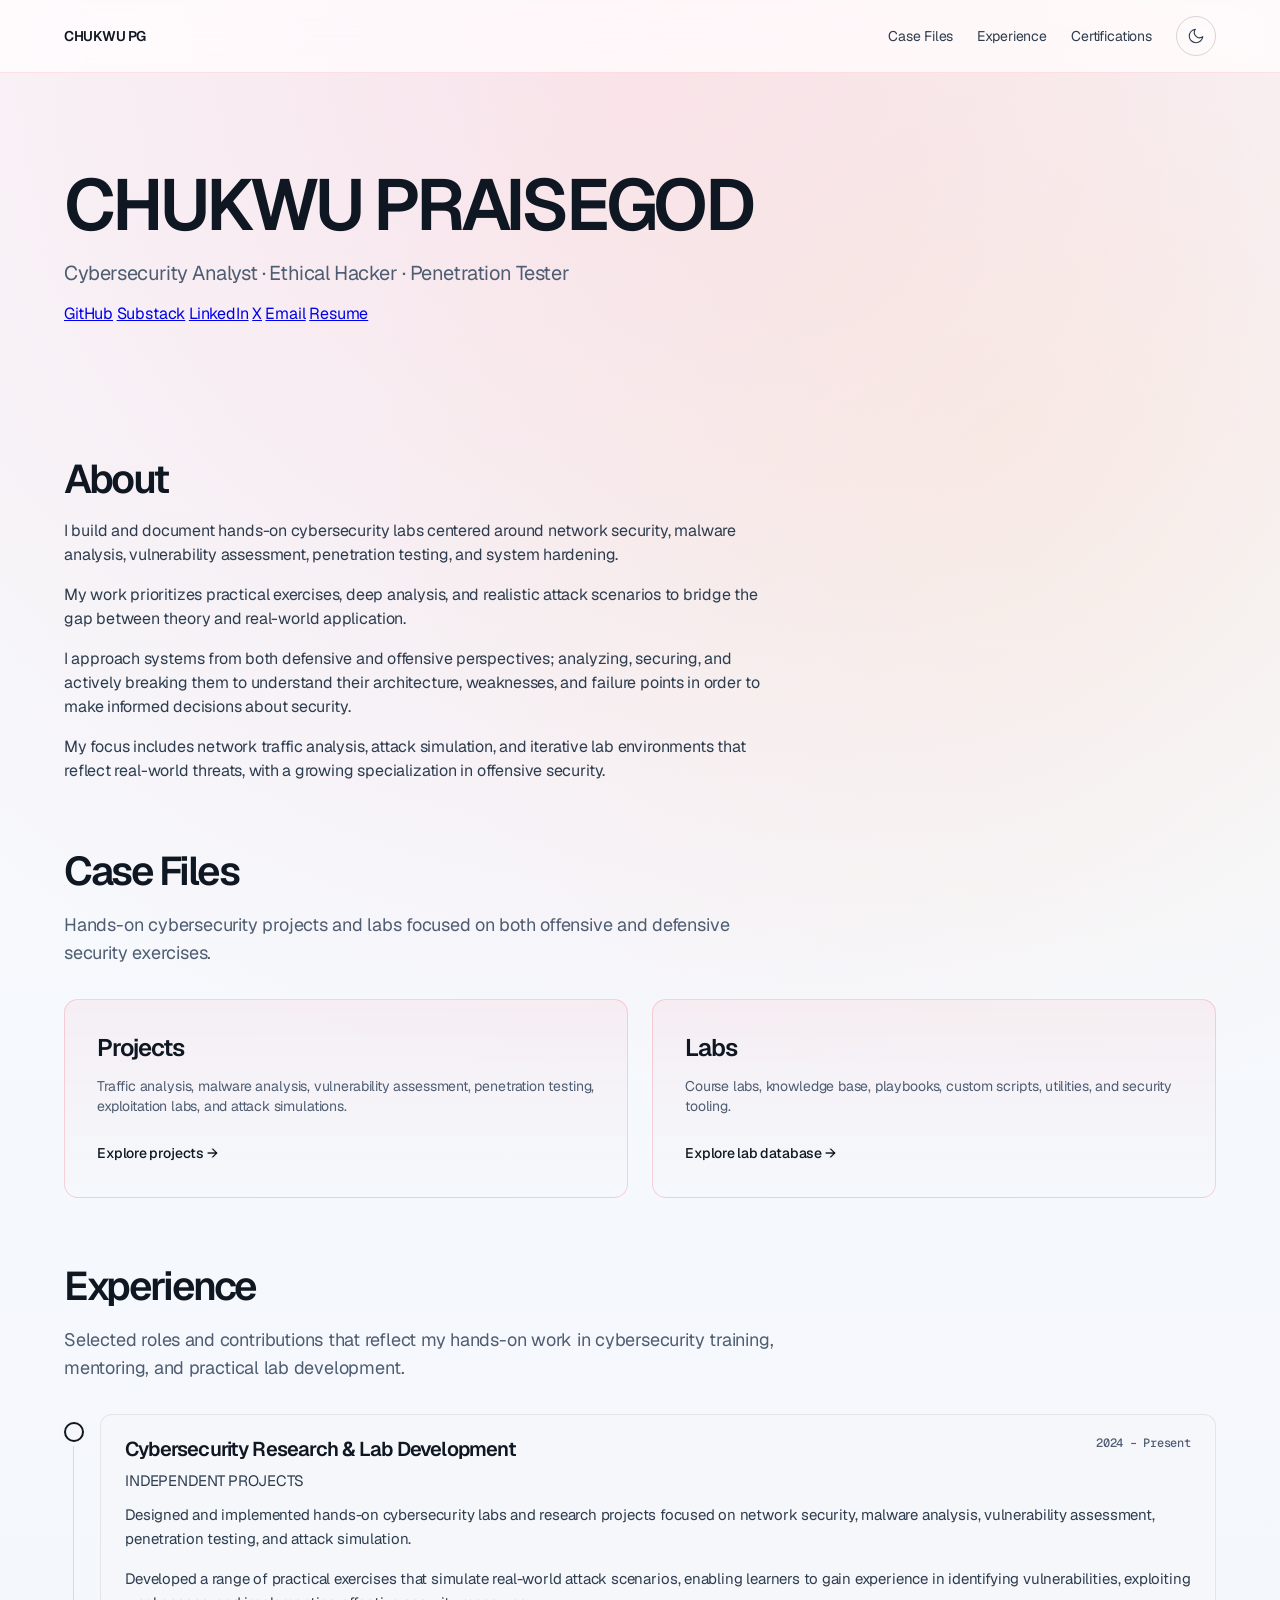
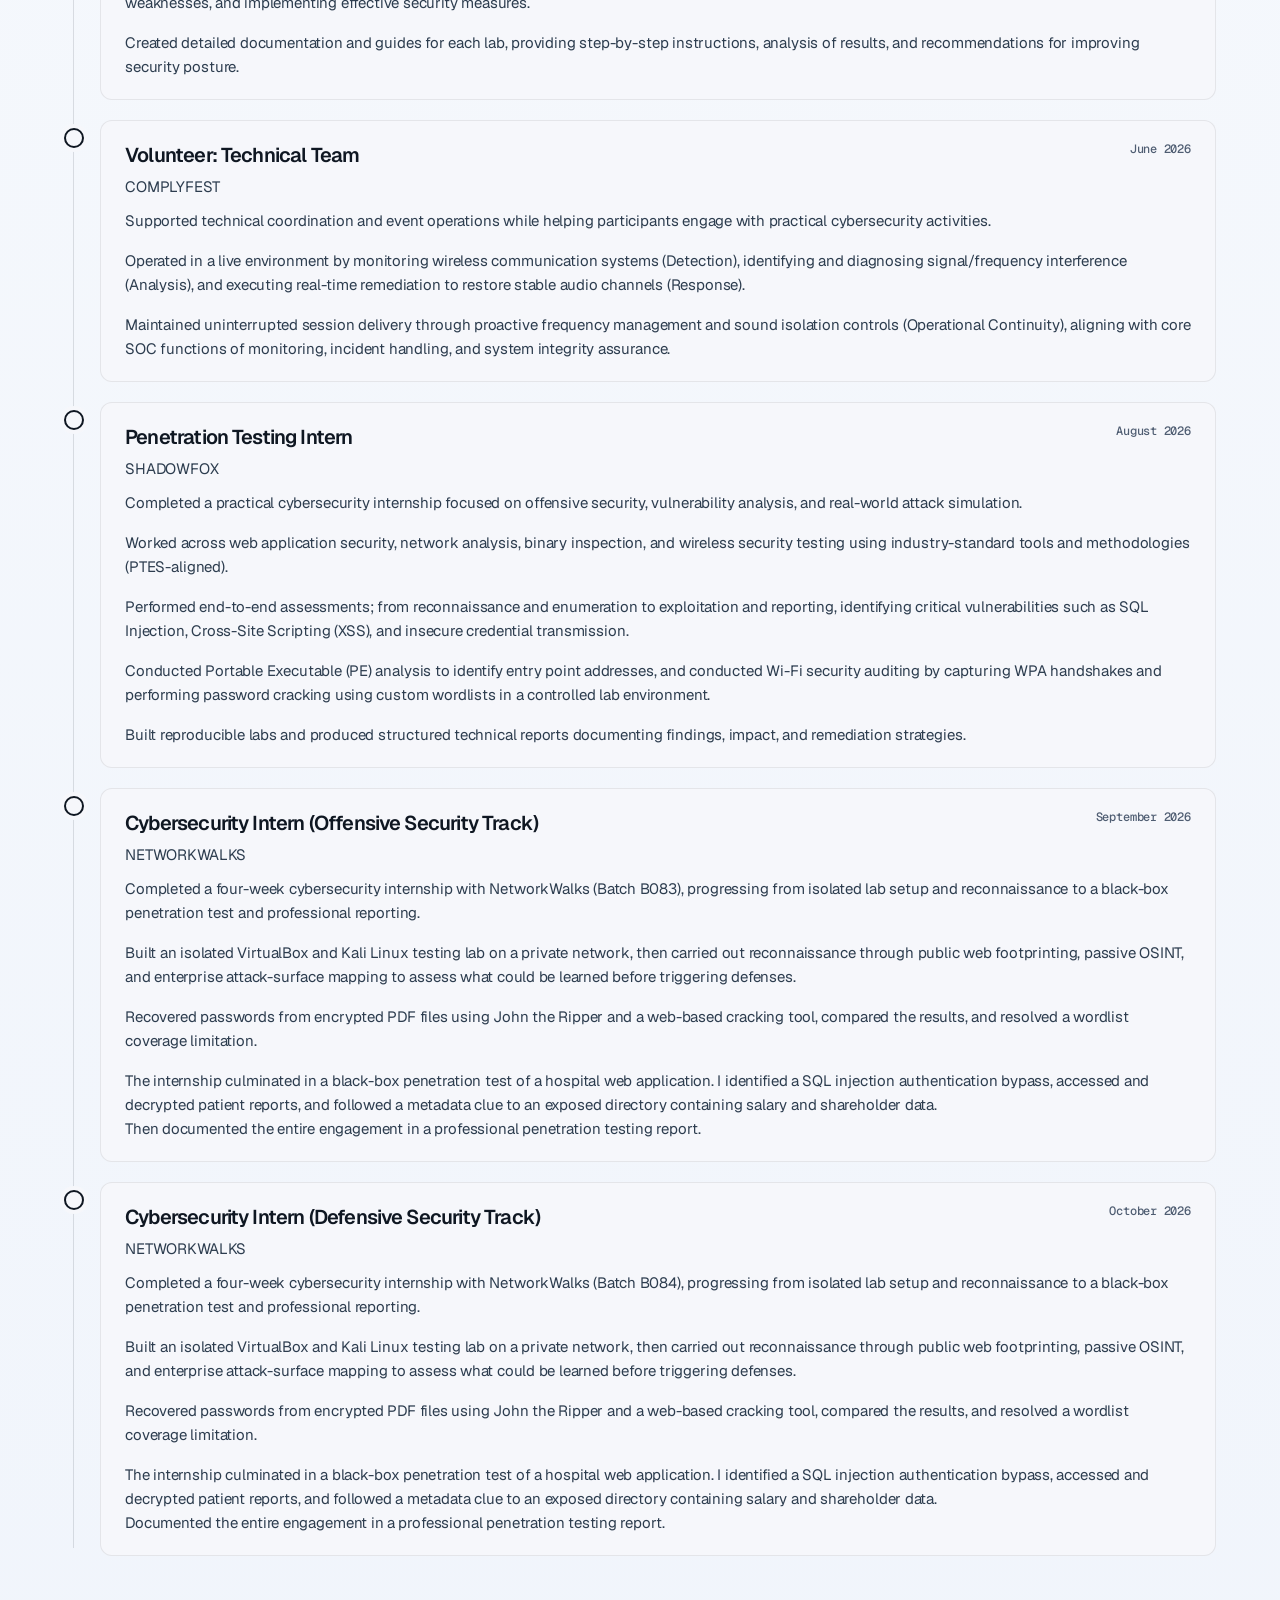
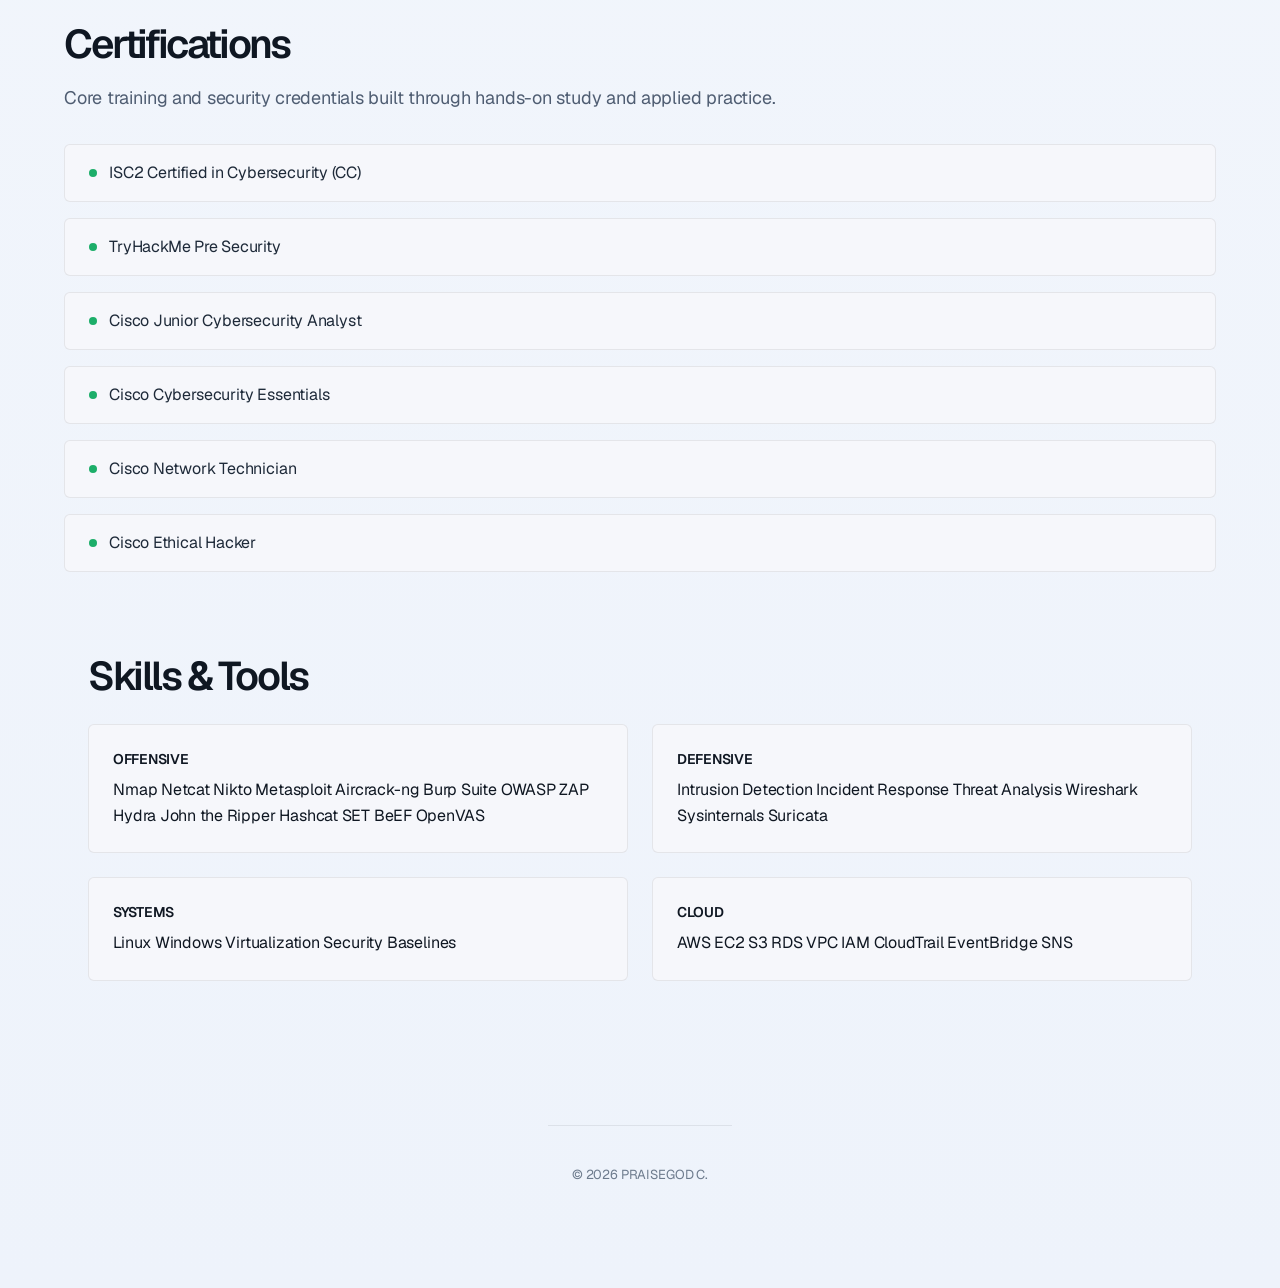
==== commit def7046f: "Enhance experience section with detailed descriptions of cybersecurity internships and projects" ====
--- a/index.html
+++ b/index.html
@@ -109,15 +109,12 @@
           <p>
             Designed and implemented hands-on cybersecurity labs and research projects focused on network security, malware analysis, vulnerability assessment, penetration testing, and attack simulation.
           </p>
-          <div class="exp-more">
-            <p>
-              Developed a range of practical exercises that simulate real-world attack scenarios, enabling learners to gain experience in identifying vulnerabilities, exploiting weaknesses, and implementing effective security measures.
-            </p>
-            <p>  
-              Created detailed documentation and guides for each lab, providing step-by-step instructions, analysis of results, and recommendations for improving security posture.
-            </p>
-          </div>
-          <button class="exp-toggle" type="button" aria-expanded="false">Read more</button>
+          <p>
+            Developed a range of practical exercises that simulate real-world attack scenarios, enabling learners to gain experience in identifying vulnerabilities, exploiting weaknesses, and implementing effective security measures.
+          </p>
+          <p>
+            Created detailed documentation and guides for each lab, providing step-by-step instructions, analysis of results, and recommendations for improving security posture.
+          </p>
         </div>
       </article>        
 
@@ -150,15 +147,12 @@
           <p>
             Supported technical coordination and event operations while helping participants engage with practical cybersecurity activities.
           </p>
-          <div class="exp-more">
-            <p>
-              Operated in a live environment by monitoring wireless communication systems (Detection), identifying and diagnosing signal/frequency interference (Analysis), and executing real-time remediation to restore stable audio channels (Response).
-            </p>
-            <p> 
-              Maintained uninterrupted session delivery through proactive frequency management and sound isolation controls (Operational Continuity), aligning with core SOC functions of monitoring, incident handling, and system integrity assurance.
-            </p>
-          </div>
-          <button class="exp-toggle" type="button" aria-expanded="false">Read more</button>
+          <p>
+            Operated in a live environment by monitoring wireless communication systems (Detection), identifying and diagnosing signal/frequency interference (Analysis), and executing real-time remediation to restore stable audio channels (Response).
+          </p>
+          <p>
+            Maintained uninterrupted session delivery through proactive frequency management and sound isolation controls (Operational Continuity), aligning with core SOC functions of monitoring, incident handling, and system integrity assurance.
+          </p>
         </div>
       </article> 
 
@@ -175,21 +169,18 @@
           <p>
             Completed a practical cybersecurity internship focused on offensive security, vulnerability analysis, and real-world attack simulation. 
           </p>
-          <div class="exp-more">
-            <p>
-              Worked across web application security, network analysis, binary inspection, and wireless security testing using industry-standard tools and methodologies (PTES-aligned). 
-            </p>
-            <p>
-              Performed end-to-end assessments; from reconnaissance and enumeration to exploitation and reporting, identifying critical vulnerabilities such as SQL Injection, Cross-Site Scripting (XSS), and insecure credential transmission. 
-            </p>
-            <p>  
-              Conducted Portable Executable (PE) analysis to identify entry point addresses, and conducted Wi-Fi security auditing by capturing WPA handshakes and performing password cracking using custom wordlists in a controlled lab environment.
-            </p>
-            <p> 
-              Built reproducible labs and produced structured technical reports documenting findings, impact, and remediation strategies.
-            </p>
-          </div>
-          <button class="exp-toggle" type="button" aria-expanded="false">Read more</button>
+          <p>
+            Worked across web application security, network analysis, binary inspection, and wireless security testing using industry-standard tools and methodologies (PTES-aligned).
+          </p>
+          <p>
+            Performed end-to-end assessments; from reconnaissance and enumeration to exploitation and reporting, identifying critical vulnerabilities such as SQL Injection, Cross-Site Scripting (XSS), and insecure credential transmission.
+          </p>
+          <p>
+            Conducted Portable Executable (PE) analysis to identify entry point addresses, and conducted Wi-Fi security auditing by capturing WPA handshakes and performing password cracking using custom wordlists in a controlled lab environment.
+          </p>
+          <p>
+            Built reproducible labs and produced structured technical reports documenting findings, impact, and remediation strategies.
+          </p>
         </div>
       </article>
       <article class="experience-item">
@@ -205,19 +196,42 @@
           <p>
             Completed a four-week cybersecurity internship with NetworkWalks (Batch B083), progressing from isolated lab setup and reconnaissance to a black-box penetration test and professional reporting.
           </p>
-          <div class="exp-more">
-            <p>
-              Built an isolated VirtualBox and Kali Linux testing lab on a private network, then carried out reconnaissance through public web footprinting, passive OSINT, and enterprise attack-surface mapping to assess what could be learned before triggering defenses.
-            </p>
-            <p>
-              Recovered passwords from encrypted PDF files using John the Ripper and a web-based cracking tool, compared the results, and resolved a wordlist coverage limitation.
-            </p>
-            <p>
-              The internship culminated in a black-box penetration test of a hospital web application. I identified a SQL injection authentication bypass, accessed and decrypted patient reports, and followed a metadata clue to an exposed directory containing salary and shareholder data.<br>
-              Then documented the entire engagement in a professional penetration testing report.
-            </p>
-          </div>
-          <button class="exp-toggle" type="button" aria-expanded="false">Read more</button>
+          <p>
+            Built an isolated VirtualBox and Kali Linux testing lab on a private network, then carried out reconnaissance through public web footprinting, passive OSINT, and enterprise attack-surface mapping to assess what could be learned before triggering defenses.
+          </p>
+          <p>
+            Recovered passwords from encrypted PDF files using John the Ripper and a web-based cracking tool, compared the results, and resolved a wordlist coverage limitation.
+          </p>
+          <p>
+            The internship culminated in a black-box penetration test of a hospital web application. I identified a SQL injection authentication bypass, accessed and decrypted patient reports, and followed a metadata clue to an exposed directory containing salary and shareholder data. <br> 
+            Then documented the entire engagement in a professional penetration testing report.
+          </p>
+        </div>
+      </article>
+
+      <article class="experience-item">
+        <div class="exp-dot"></div>
+        <div class="exp-card">
+          <div class="exp-header">
+            <div>
+              <h3>Cybersecurity Intern (Defensive Security Track)</h3>
+              <p class="exp-org">NetworkWalks</p>
+            </div>
+            <span class="exp-date">October 2026</span>
+          </div>
+          <p>
+            Completed a four-week cybersecurity internship with NetworkWalks (Batch B084), progressing from isolated lab setup and reconnaissance to a black-box penetration test and professional reporting.
+          </p>
+          <p>
+            Built an isolated VirtualBox and Kali Linux testing lab on a private network, then carried out reconnaissance through public web footprinting, passive OSINT, and enterprise attack-surface mapping to assess what could be learned before triggering defenses.
+          </p>
+          <p>
+            Recovered passwords from encrypted PDF files using John the Ripper and a web-based cracking tool, compared the results, and resolved a wordlist coverage limitation.
+          </p>
+          <p>
+            The internship culminated in a black-box penetration test of a hospital web application. I identified a SQL injection authentication bypass, accessed and decrypted patient reports, and followed a metadata clue to an exposed directory containing salary and shareholder data. <br> 
+            Documented the entire engagement in a professional penetration testing report.
+          </p>
         </div>
       </article>
     </div>
@@ -368,21 +382,6 @@
 
 themeToggle.addEventListener('click', toggleTheme);
 
-// ===== EXPERIENCE READ MORE =====
-const expToggleButtons = document.querySelectorAll('.exp-toggle');
-
-expToggleButtons.forEach((button) => {
-  button.addEventListener('click', () => {
-    const card = button.closest('.exp-card');
-    const extra = card.querySelector('.exp-more');
-    const isExpanded = button.getAttribute('aria-expanded') === 'true';
-
-    button.setAttribute('aria-expanded', String(!isExpanded));
-    button.textContent = isExpanded ? 'Read more' : 'Read less';
-    extra.classList.toggle('open', !isExpanded);
-  });
-});
-
 // ===== SCROLL SPY =====
 const sections = document.querySelectorAll("section[id]");
 const navLinks = document.querySelectorAll(".nav-links a");
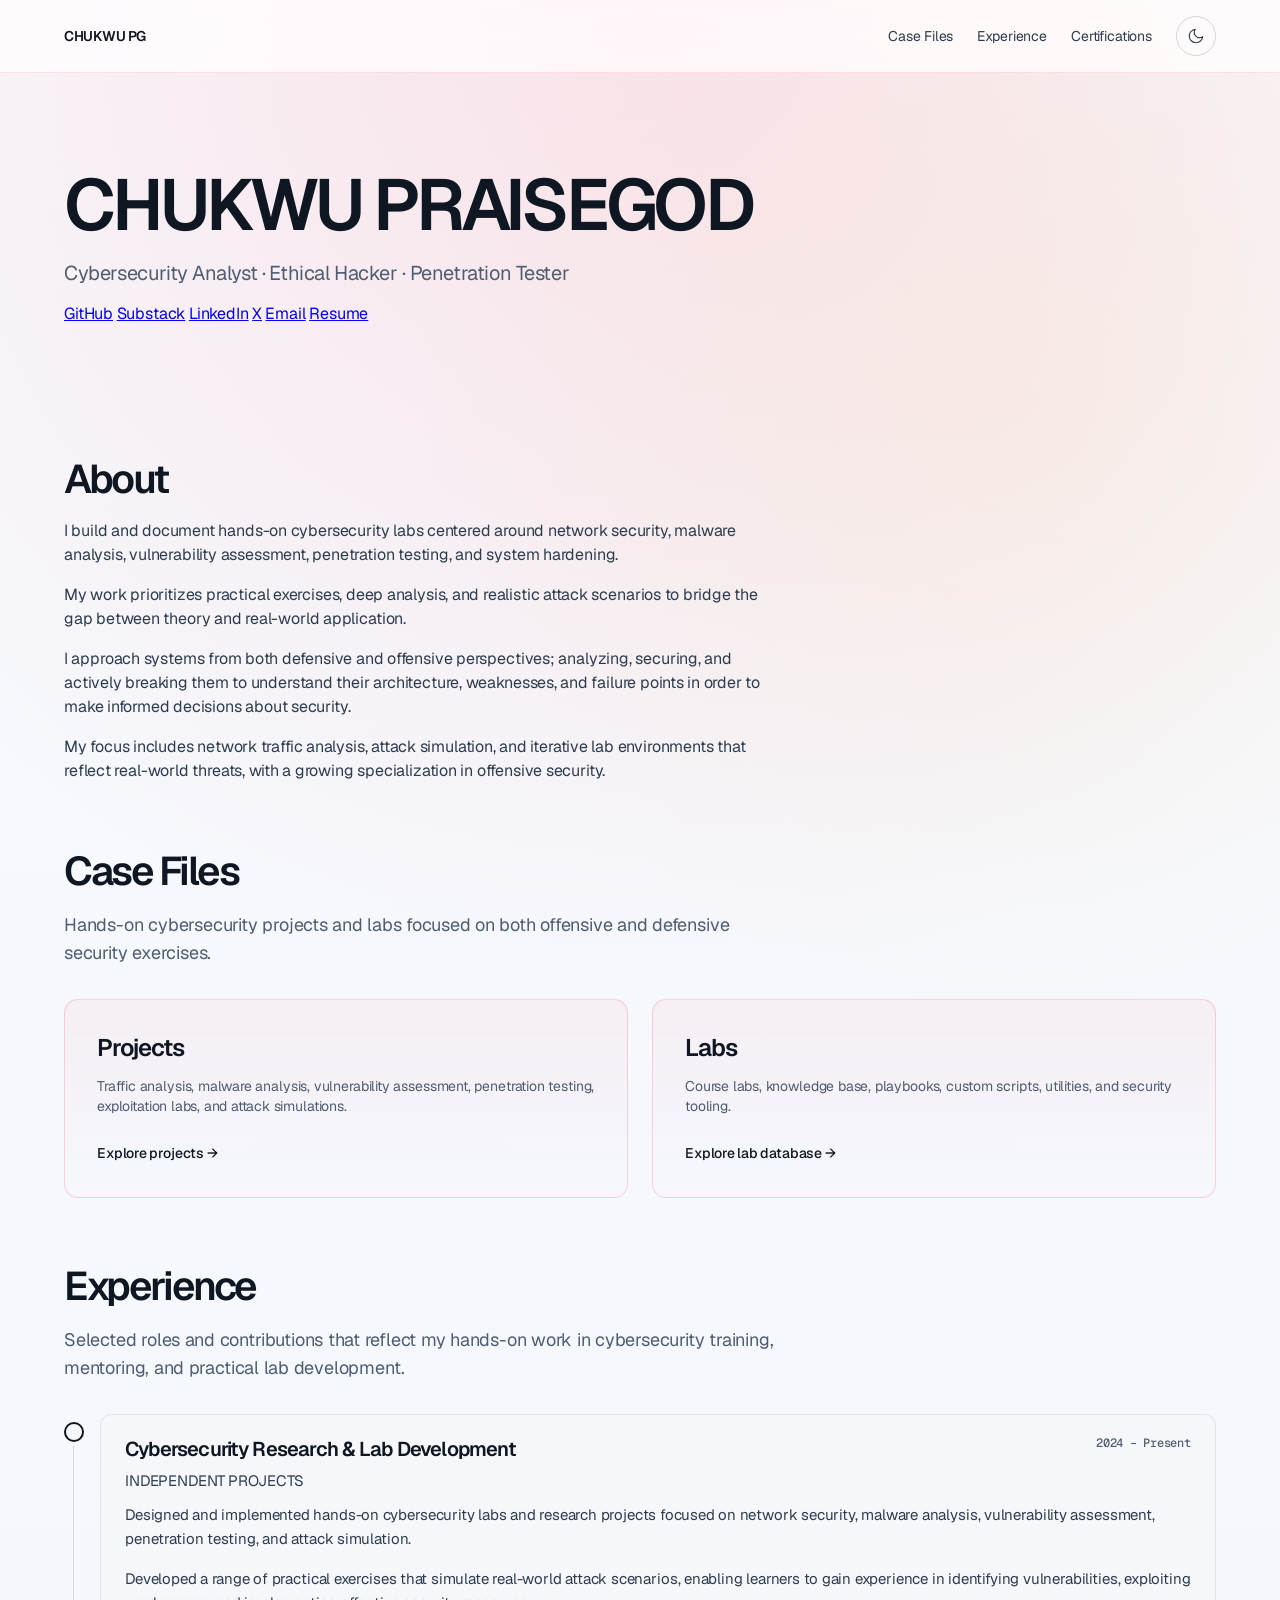
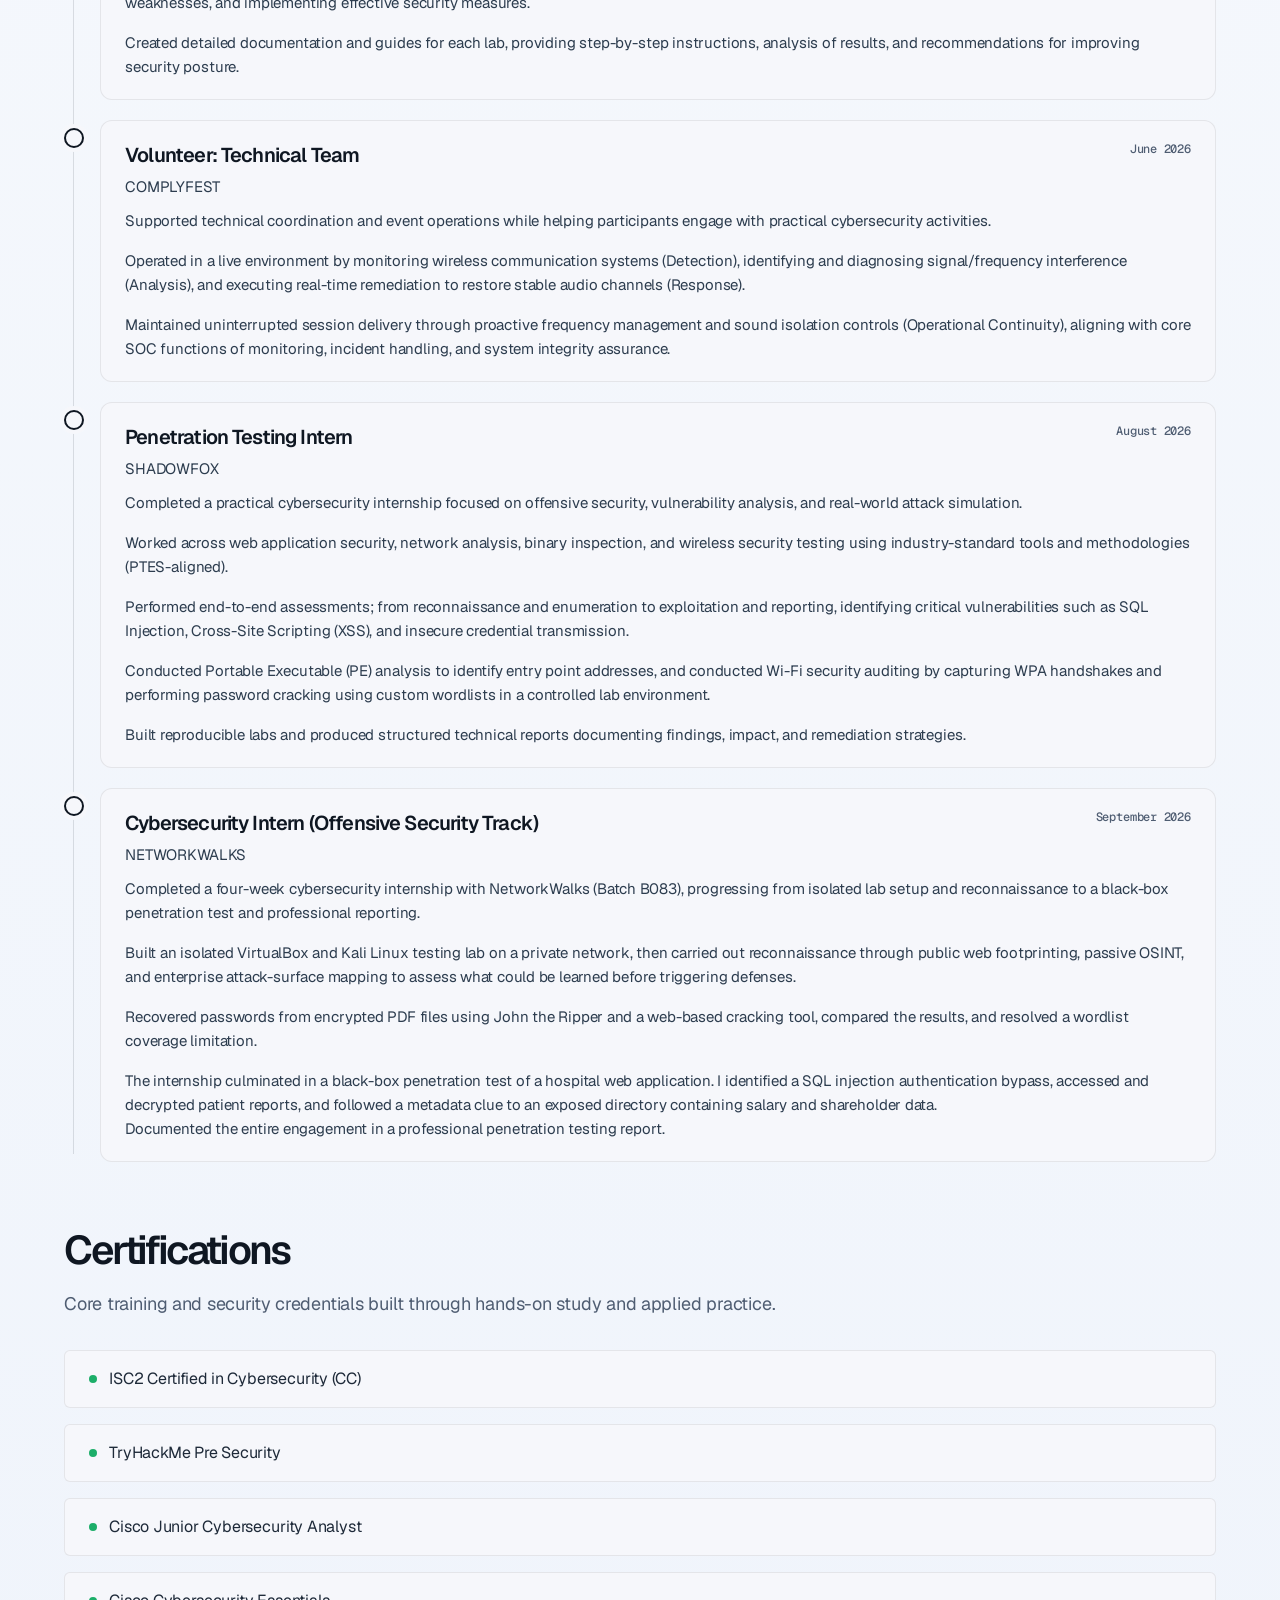
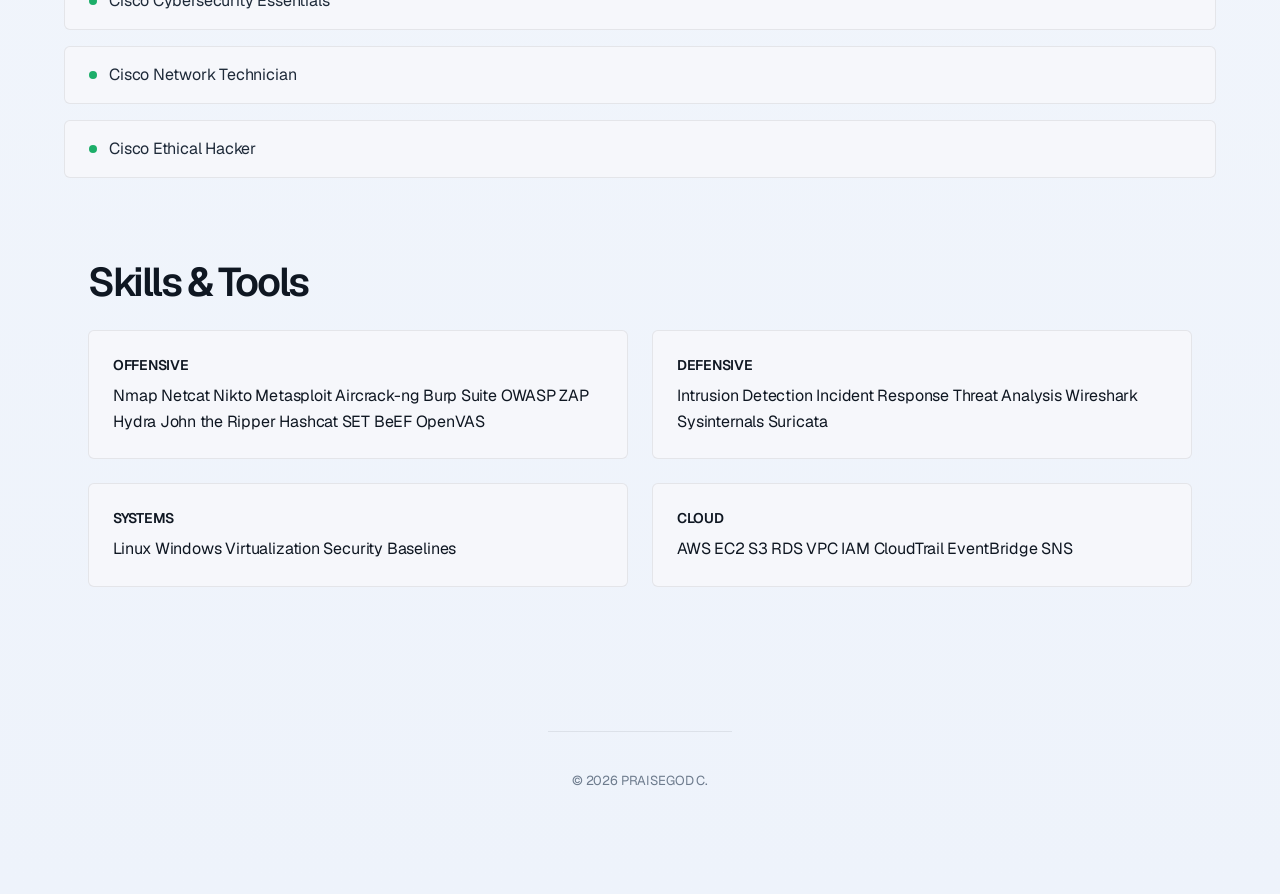
==== commit ed2dedcc: "Refactor experience section to consolidate internship descriptions and enhance clarity" ====
--- a/index.html
+++ b/index.html
@@ -204,36 +204,11 @@
           </p>
           <p>
             The internship culminated in a black-box penetration test of a hospital web application. I identified a SQL injection authentication bypass, accessed and decrypted patient reports, and followed a metadata clue to an exposed directory containing salary and shareholder data. <br> 
-            Then documented the entire engagement in a professional penetration testing report.
+            Documented the entire engagement in a professional penetration testing report.
           </p>
         </div>
       </article>
-
-      <article class="experience-item">
-        <div class="exp-dot"></div>
-        <div class="exp-card">
-          <div class="exp-header">
-            <div>
-              <h3>Cybersecurity Intern (Defensive Security Track)</h3>
-              <p class="exp-org">NetworkWalks</p>
-            </div>
-            <span class="exp-date">October 2026</span>
-          </div>
-          <p>
-            Completed a four-week cybersecurity internship with NetworkWalks (Batch B084), progressing from isolated lab setup and reconnaissance to a black-box penetration test and professional reporting.
-          </p>
-          <p>
-            Built an isolated VirtualBox and Kali Linux testing lab on a private network, then carried out reconnaissance through public web footprinting, passive OSINT, and enterprise attack-surface mapping to assess what could be learned before triggering defenses.
-          </p>
-          <p>
-            Recovered passwords from encrypted PDF files using John the Ripper and a web-based cracking tool, compared the results, and resolved a wordlist coverage limitation.
-          </p>
-          <p>
-            The internship culminated in a black-box penetration test of a hospital web application. I identified a SQL injection authentication bypass, accessed and decrypted patient reports, and followed a metadata clue to an exposed directory containing salary and shareholder data. <br> 
-            Documented the entire engagement in a professional penetration testing report.
-          </p>
-        </div>
-      </article>
+      
     </div>
   </section>
 
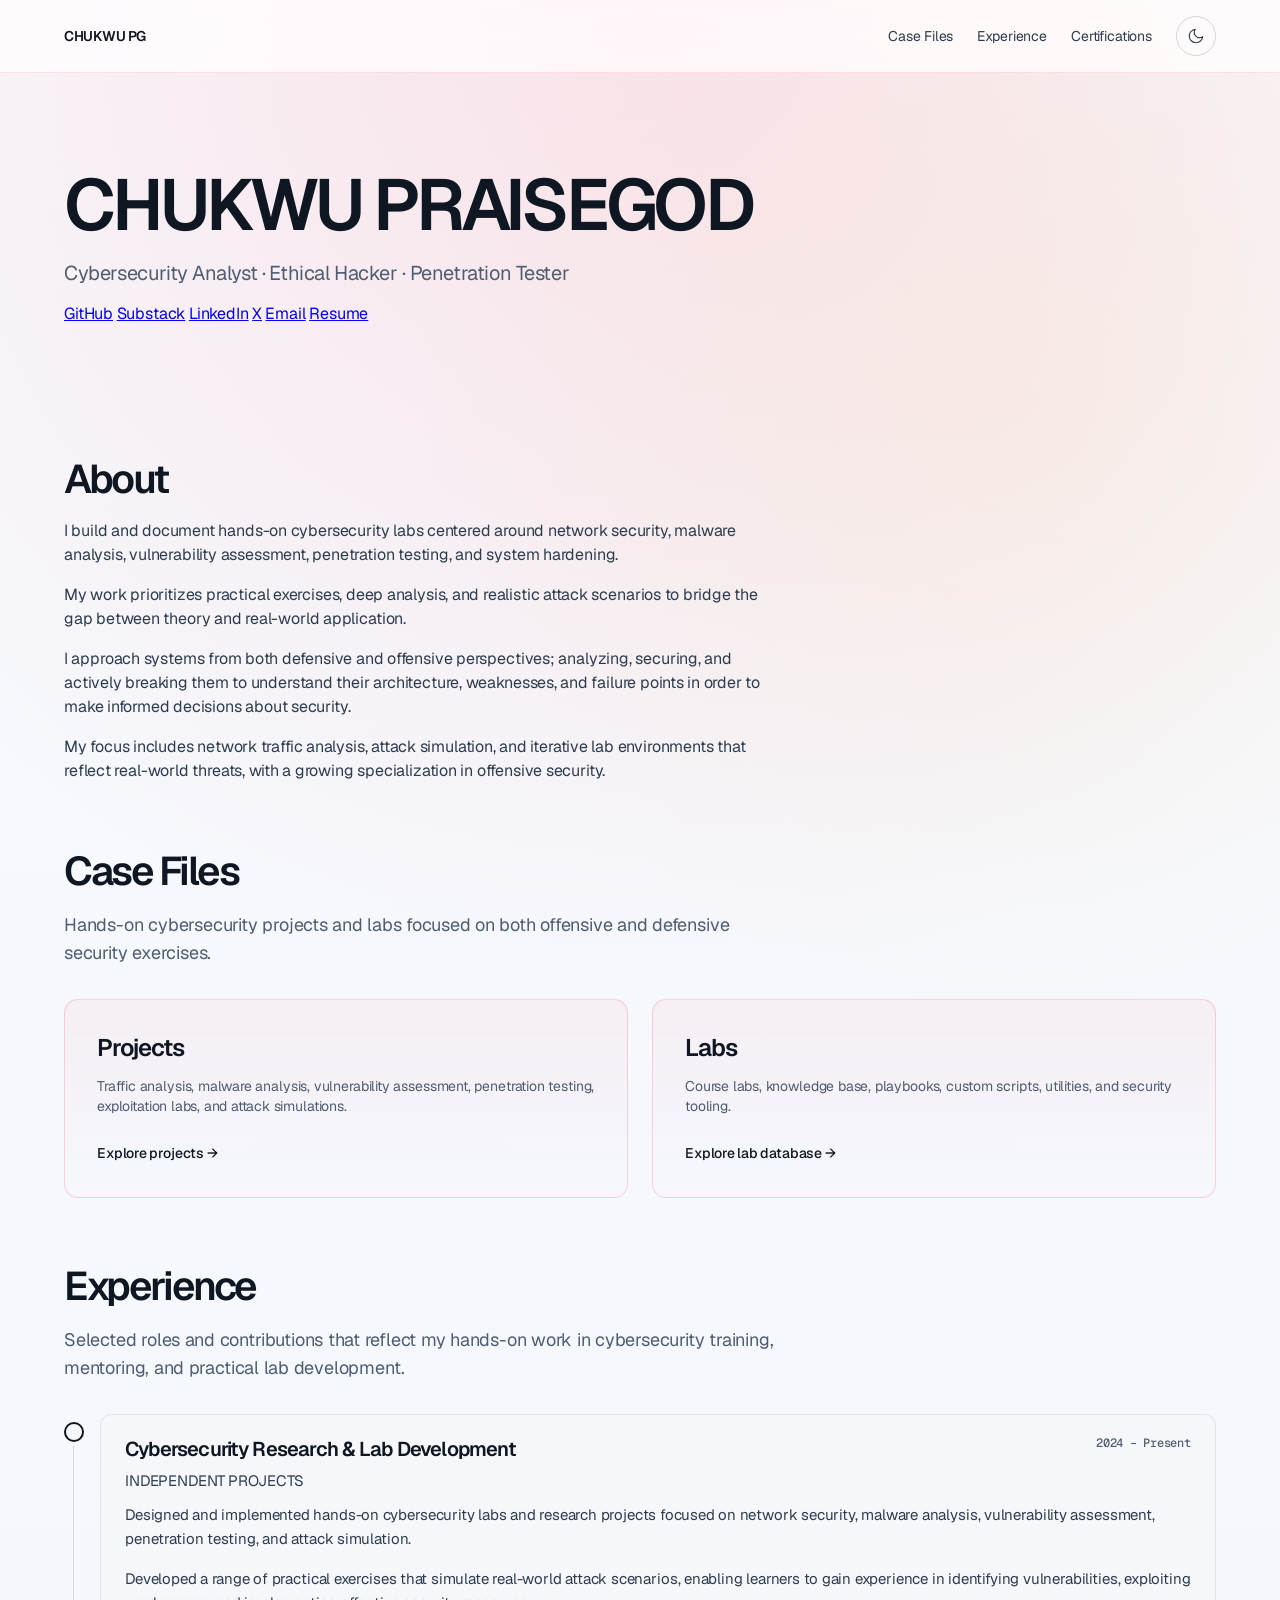
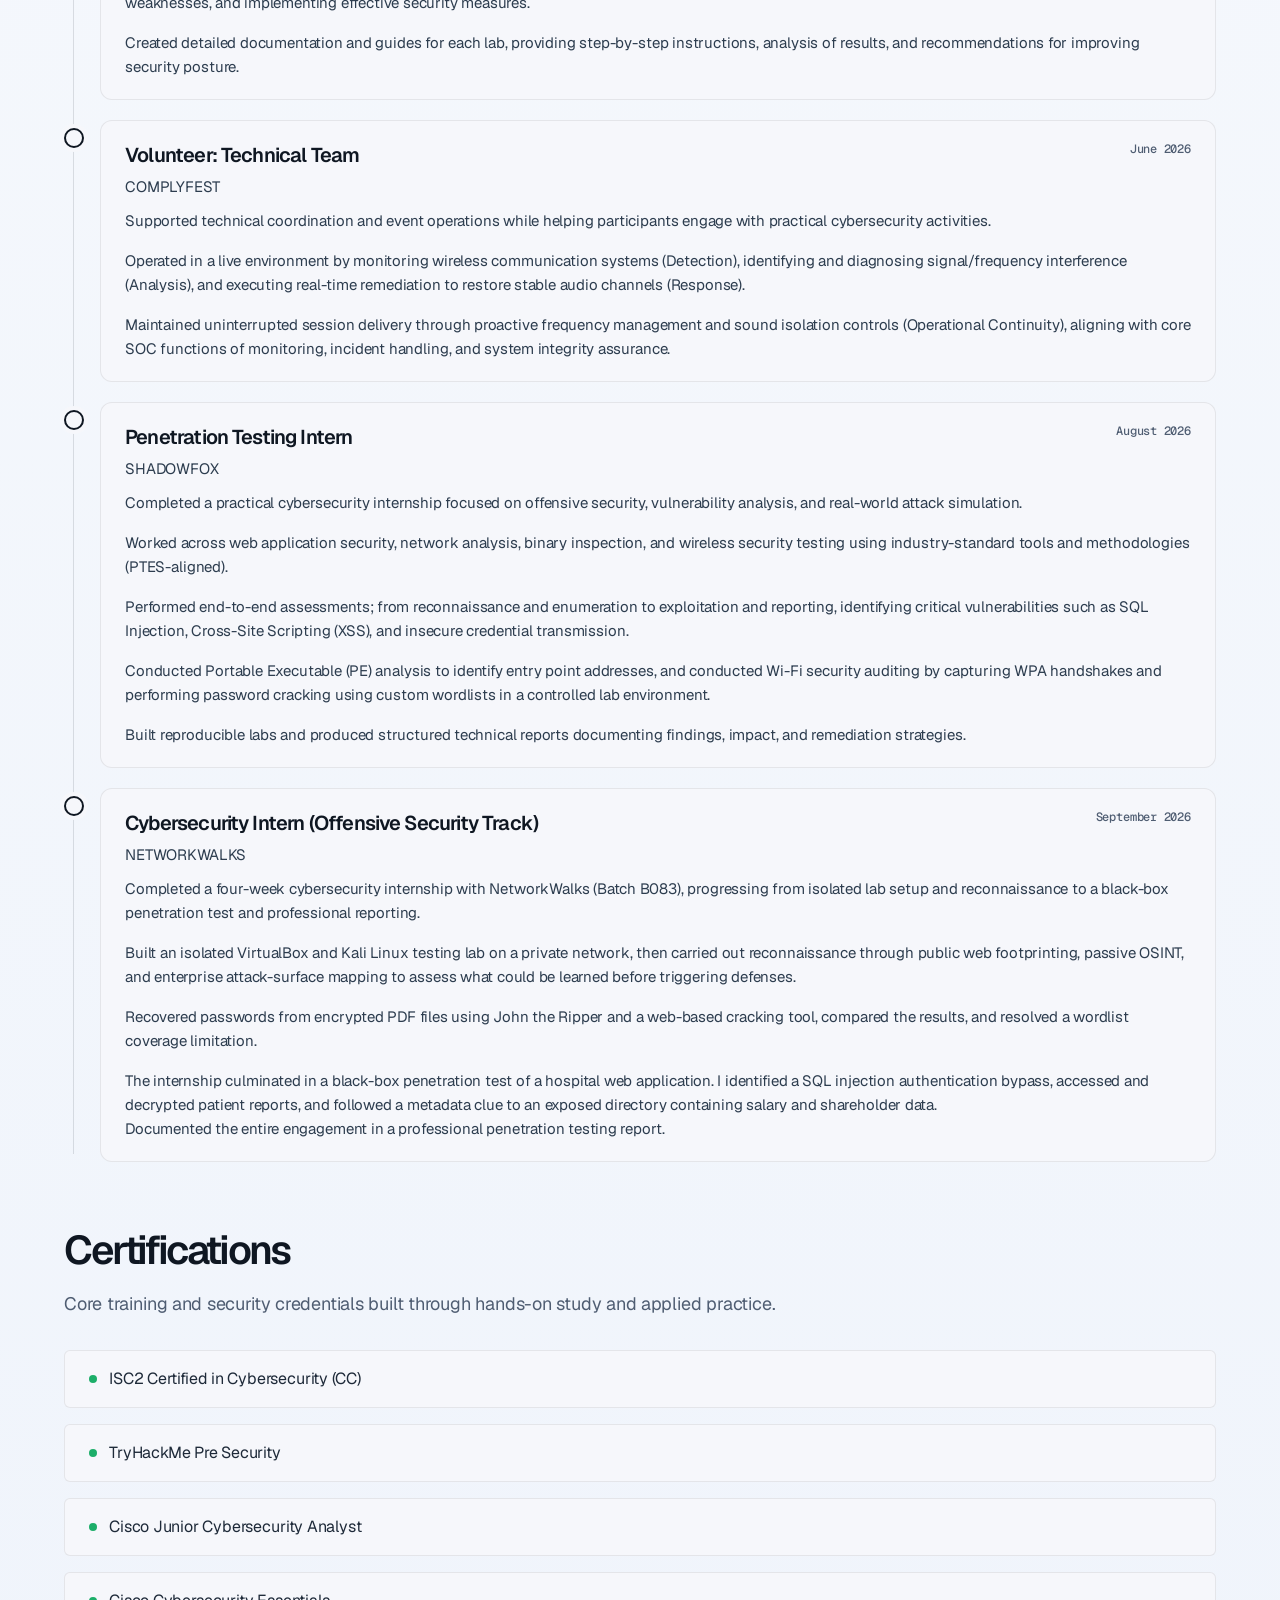
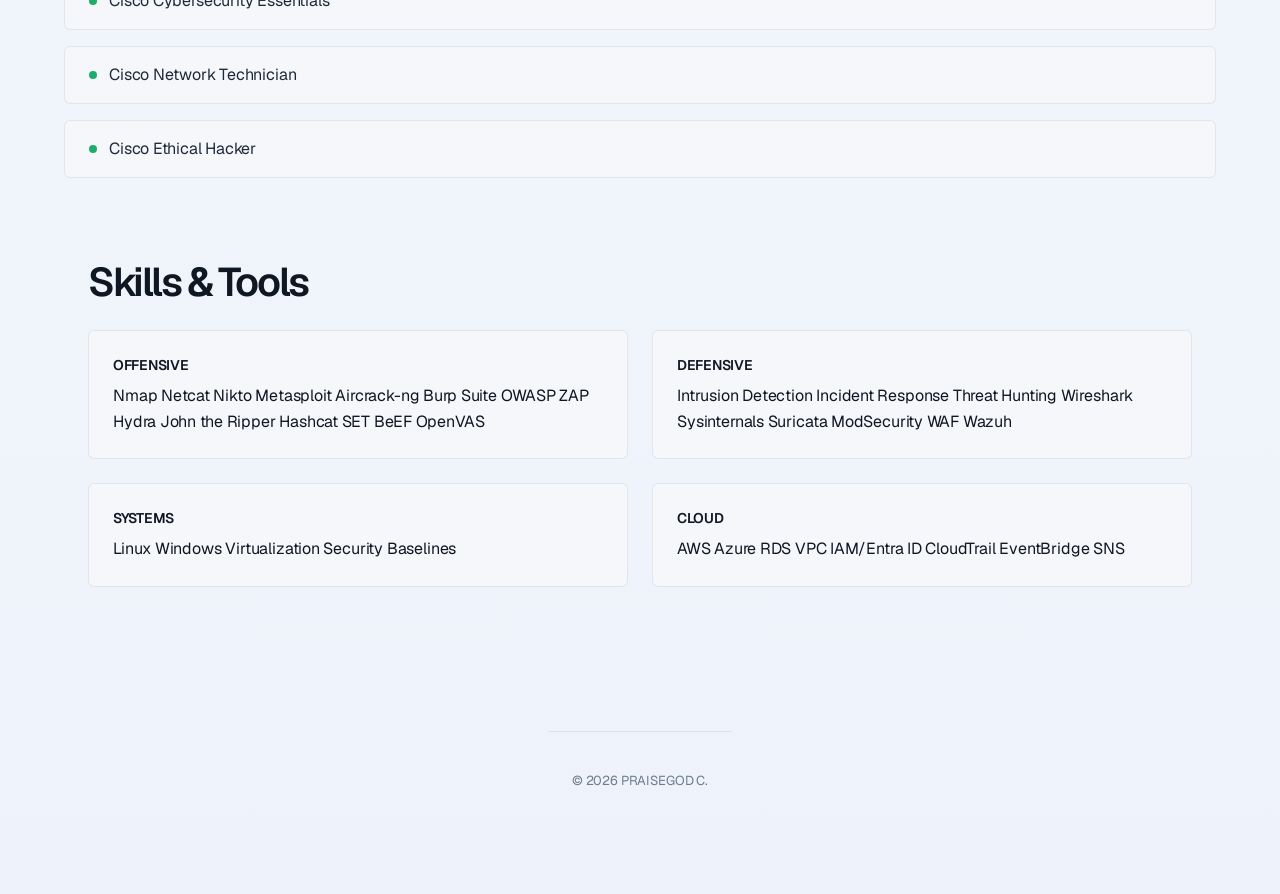
==== commit 101a4a9c: "Refresh security and cloud skills Updated the skills section to reflect current tooling and focus ar" ====
--- a/index.html
+++ b/index.html
@@ -275,10 +275,12 @@
         <div class="chip-list">
           <span>Intrusion Detection</span>
           <span>Incident Response</span>
-          <span>Threat Analysis</span>
+          <span>Threat Hunting</span>
           <span>Wireshark</span>
           <span>Sysinternals</span>
           <span>Suricata</span>
+          <span>ModSecurity WAF</span>
+          <span>Wazuh</span>
         </div>
       </div>
       <div class="skill-group">
@@ -294,11 +296,10 @@
         <h4>Cloud</h4>
         <div class="chip-list">
           <span>AWS</span>
-          <span>EC2</span>
-          <span>S3</span>
+          <span>Azure</span>
           <span>RDS</span>
           <span>VPC</span>
-          <span>IAM</span>
+          <span>IAM/Entra ID</span>
           <span>CloudTrail</span>
           <span>EventBridge</span>
           <span>SNS</span>
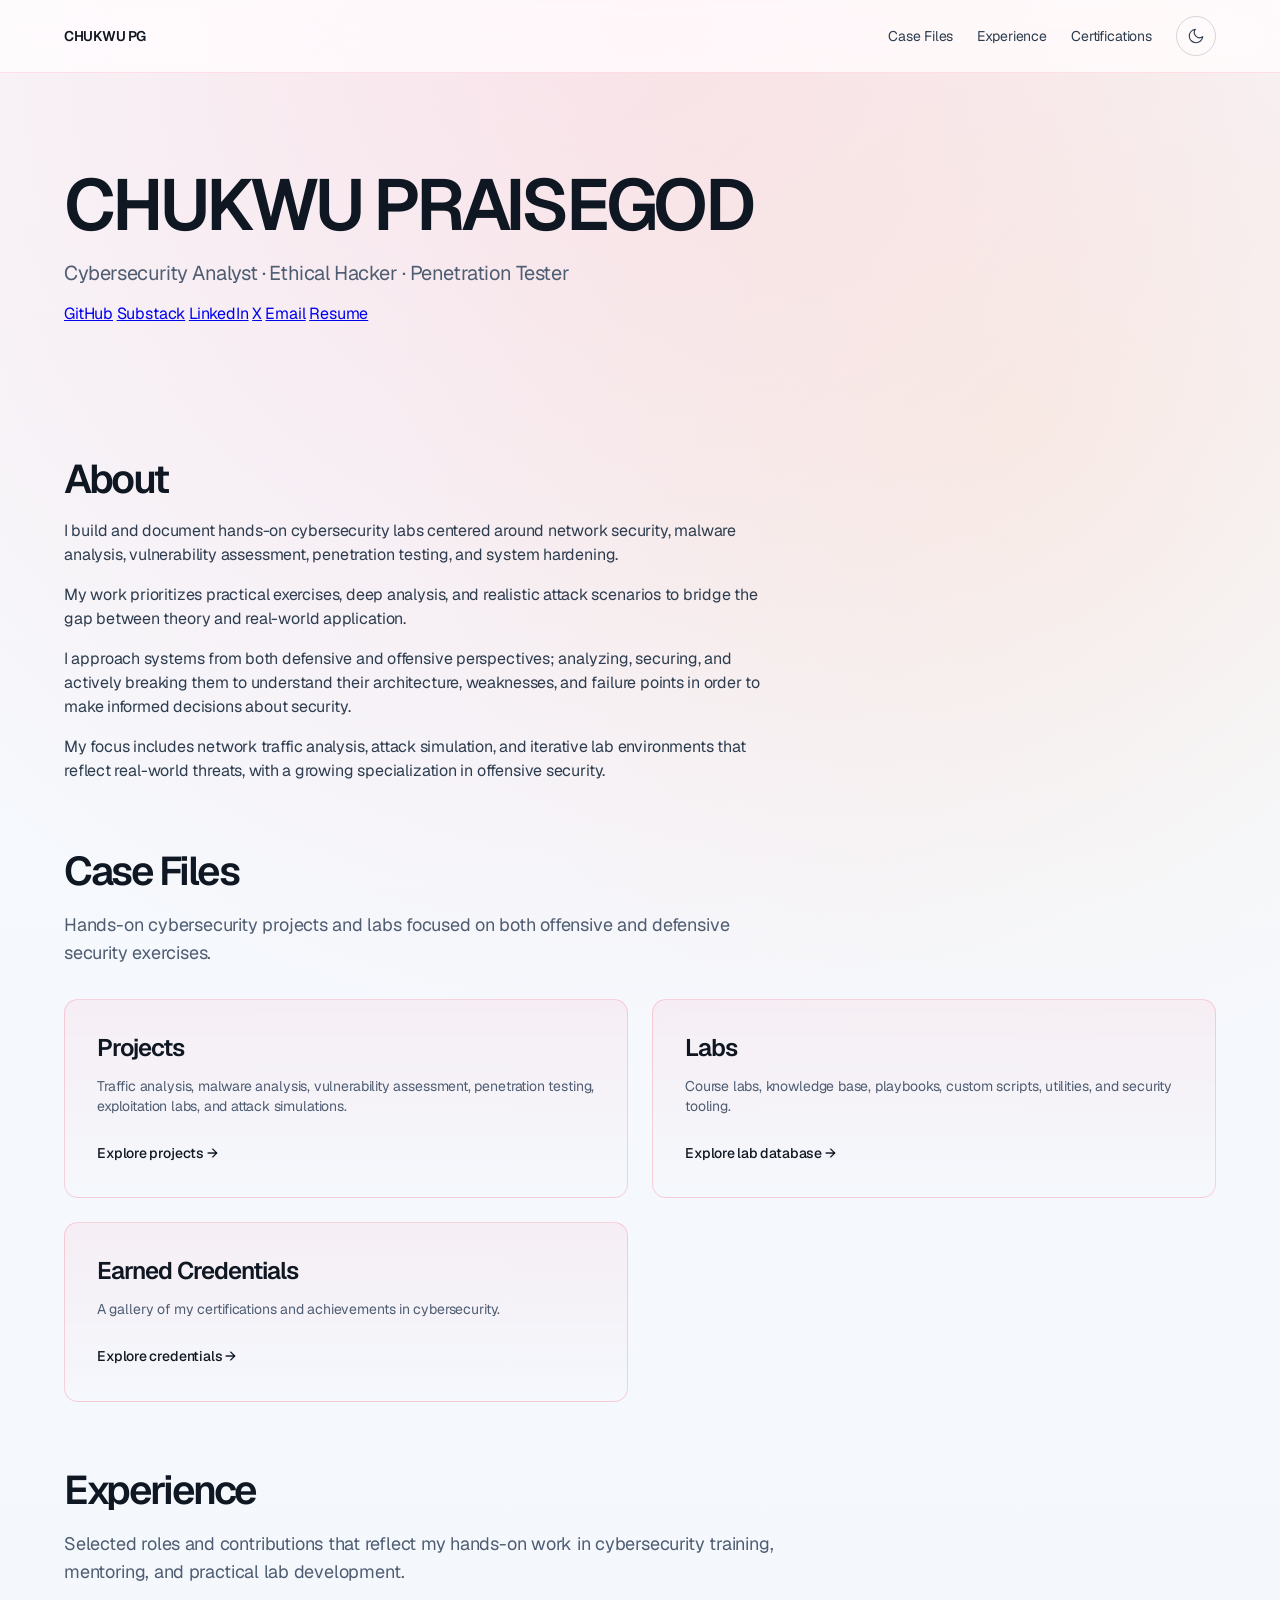
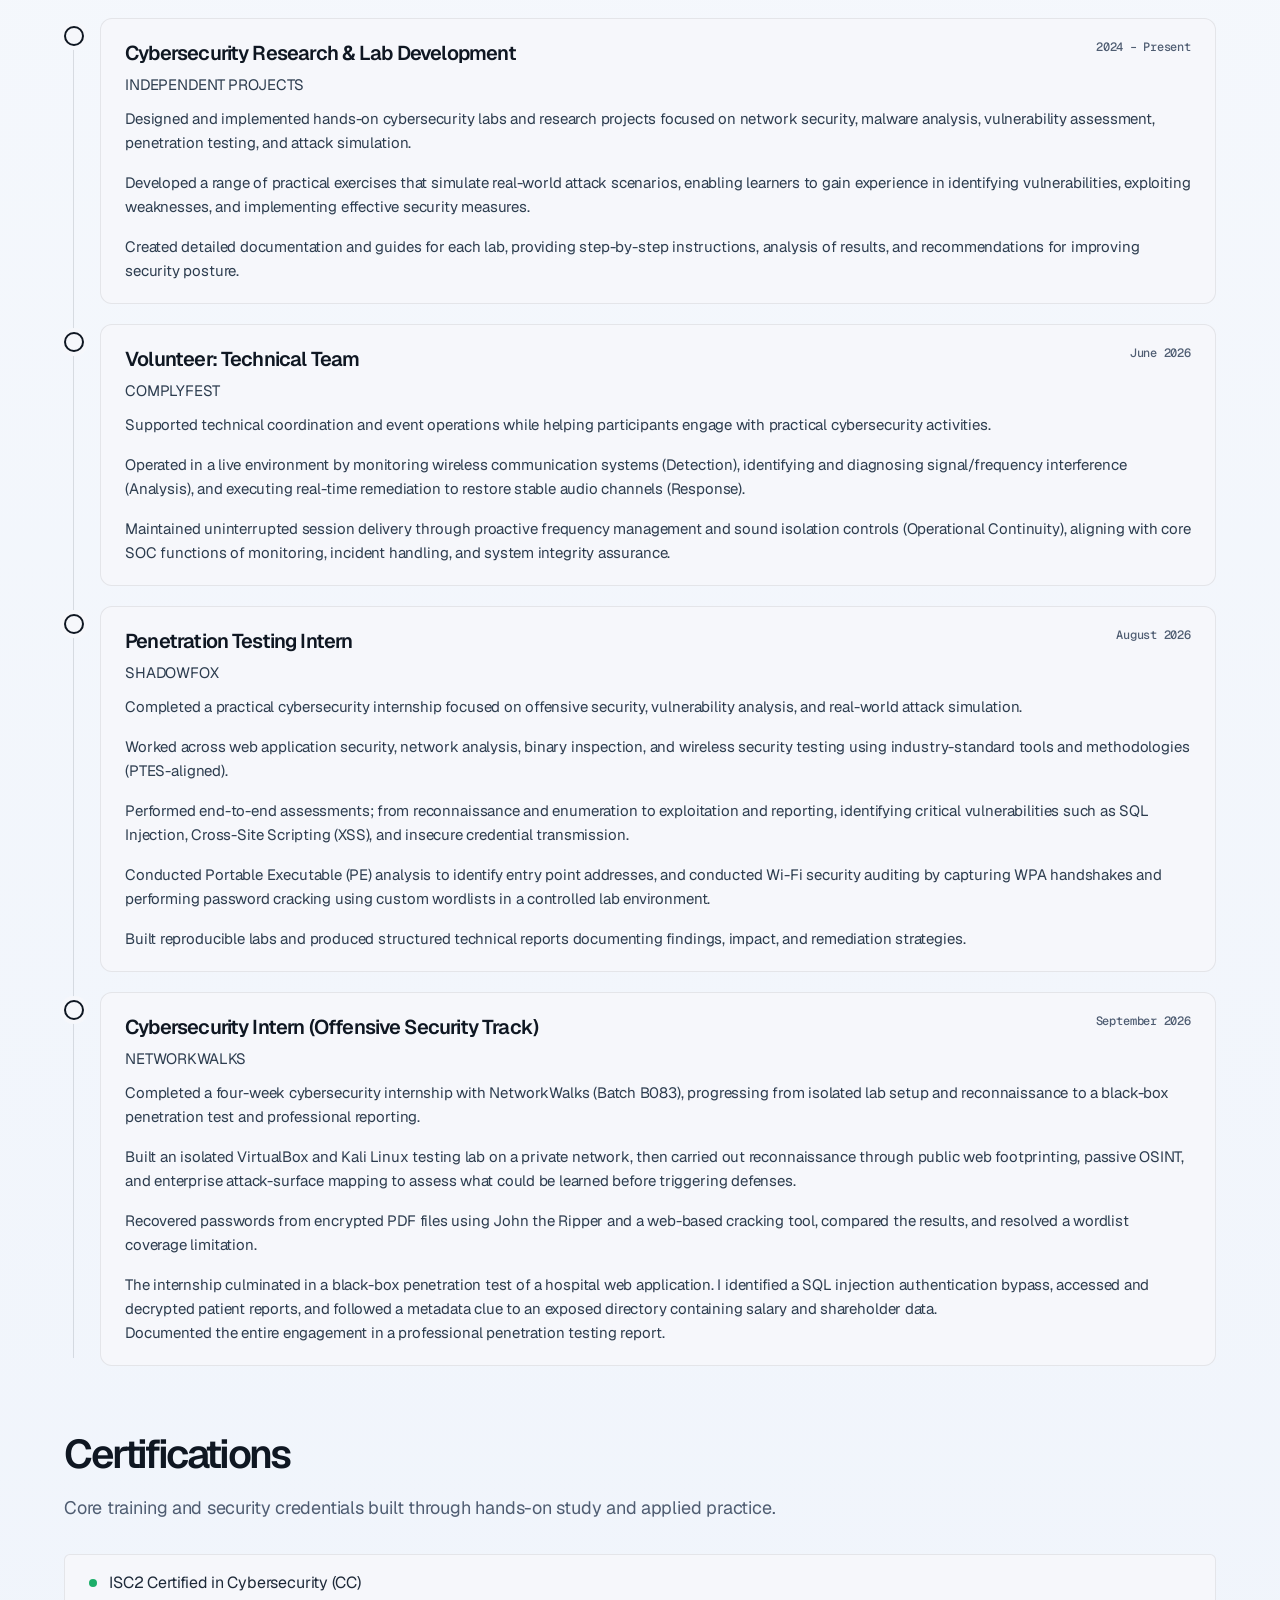
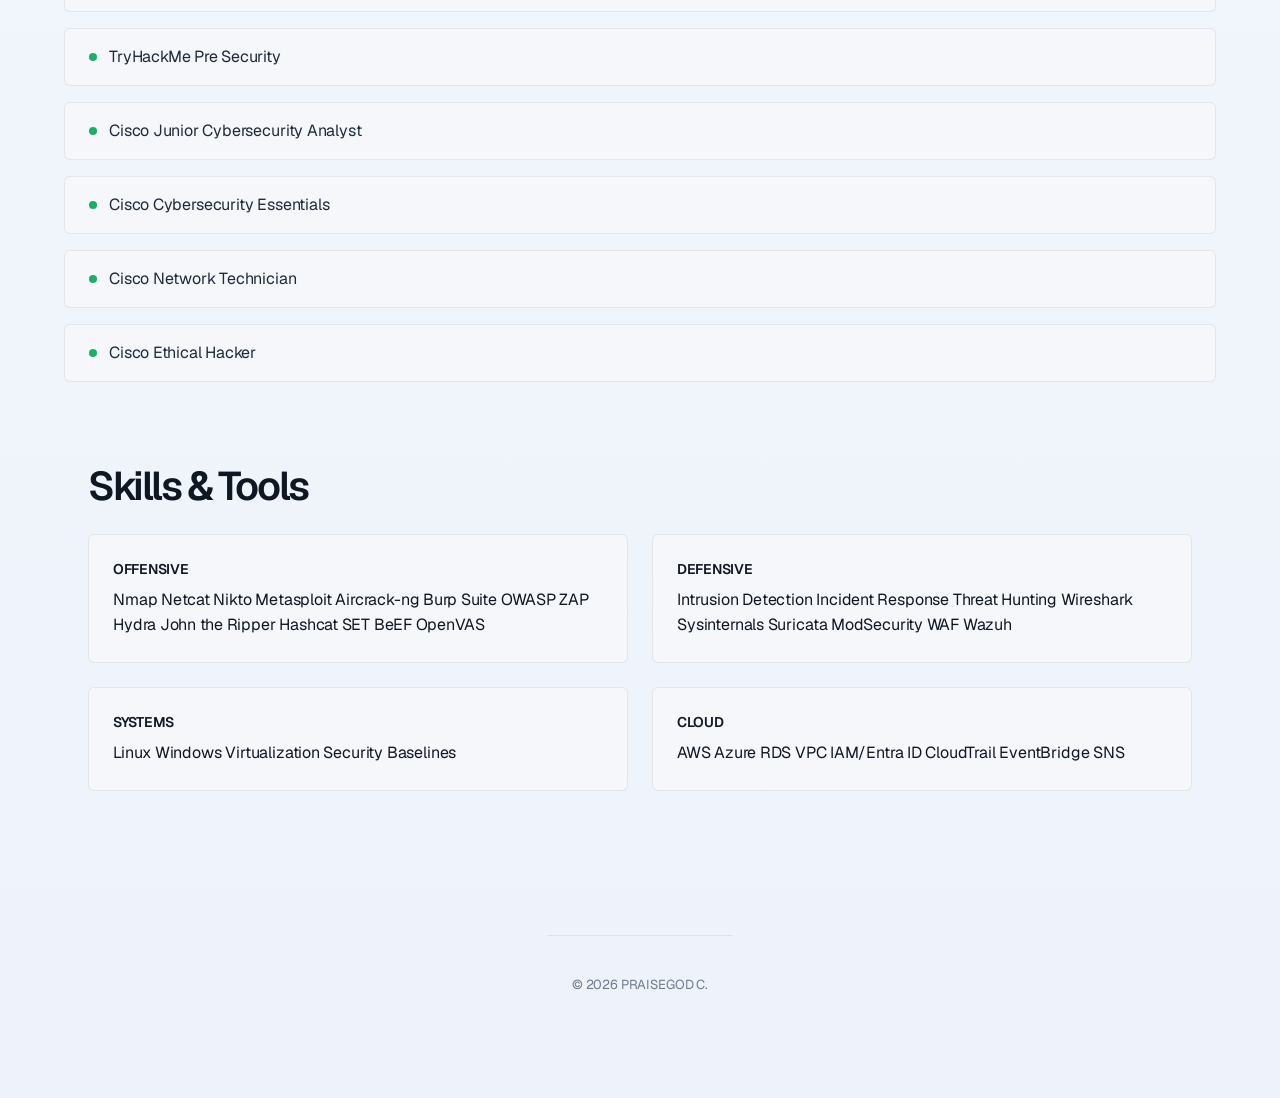
==== commit 05b2a7d0: "Add earned credentials card Adds a new homepage category card linking to the Notion-based credential" ====
--- a/index.html
+++ b/index.html
@@ -84,6 +84,11 @@
         <h3>Labs</h3>
         <p>Course labs, knowledge base, playbooks, custom scripts, utilities, and security tooling.</p>
         <span>Explore lab database →</span>
+      </a>
+      <a href="https://app.notion.com/p/basedonbelieve/3a98e85516f2808b9965d1288e8c2629?v=3a98e85516f280d69b88000c5d5dac87" class="category-card" target="_blank" rel="noopener noreferrer">
+        <h3>Earned Credentials</h3>
+        <p>A gallery of my certifications and achievements in cybersecurity.</p>
+        <span>Explore credentials →</span>
       </a>
     </div>
   </section>
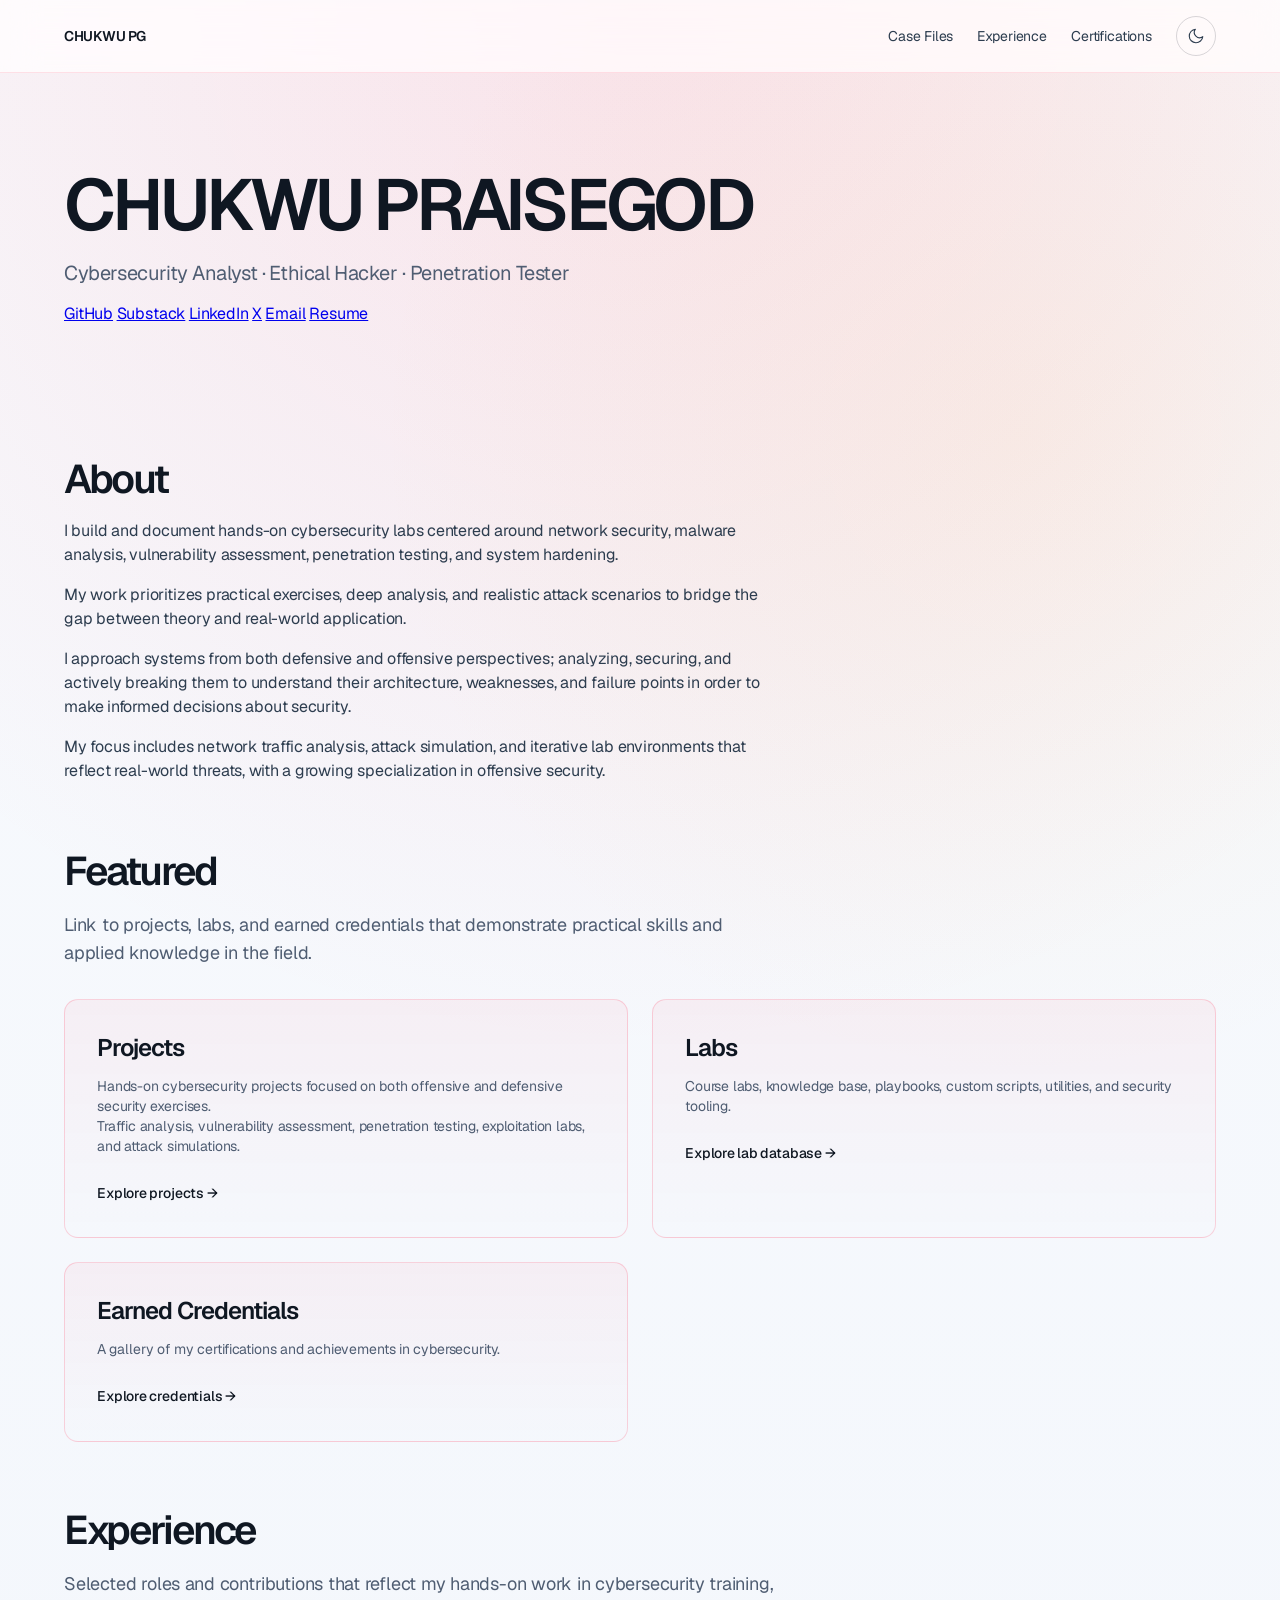
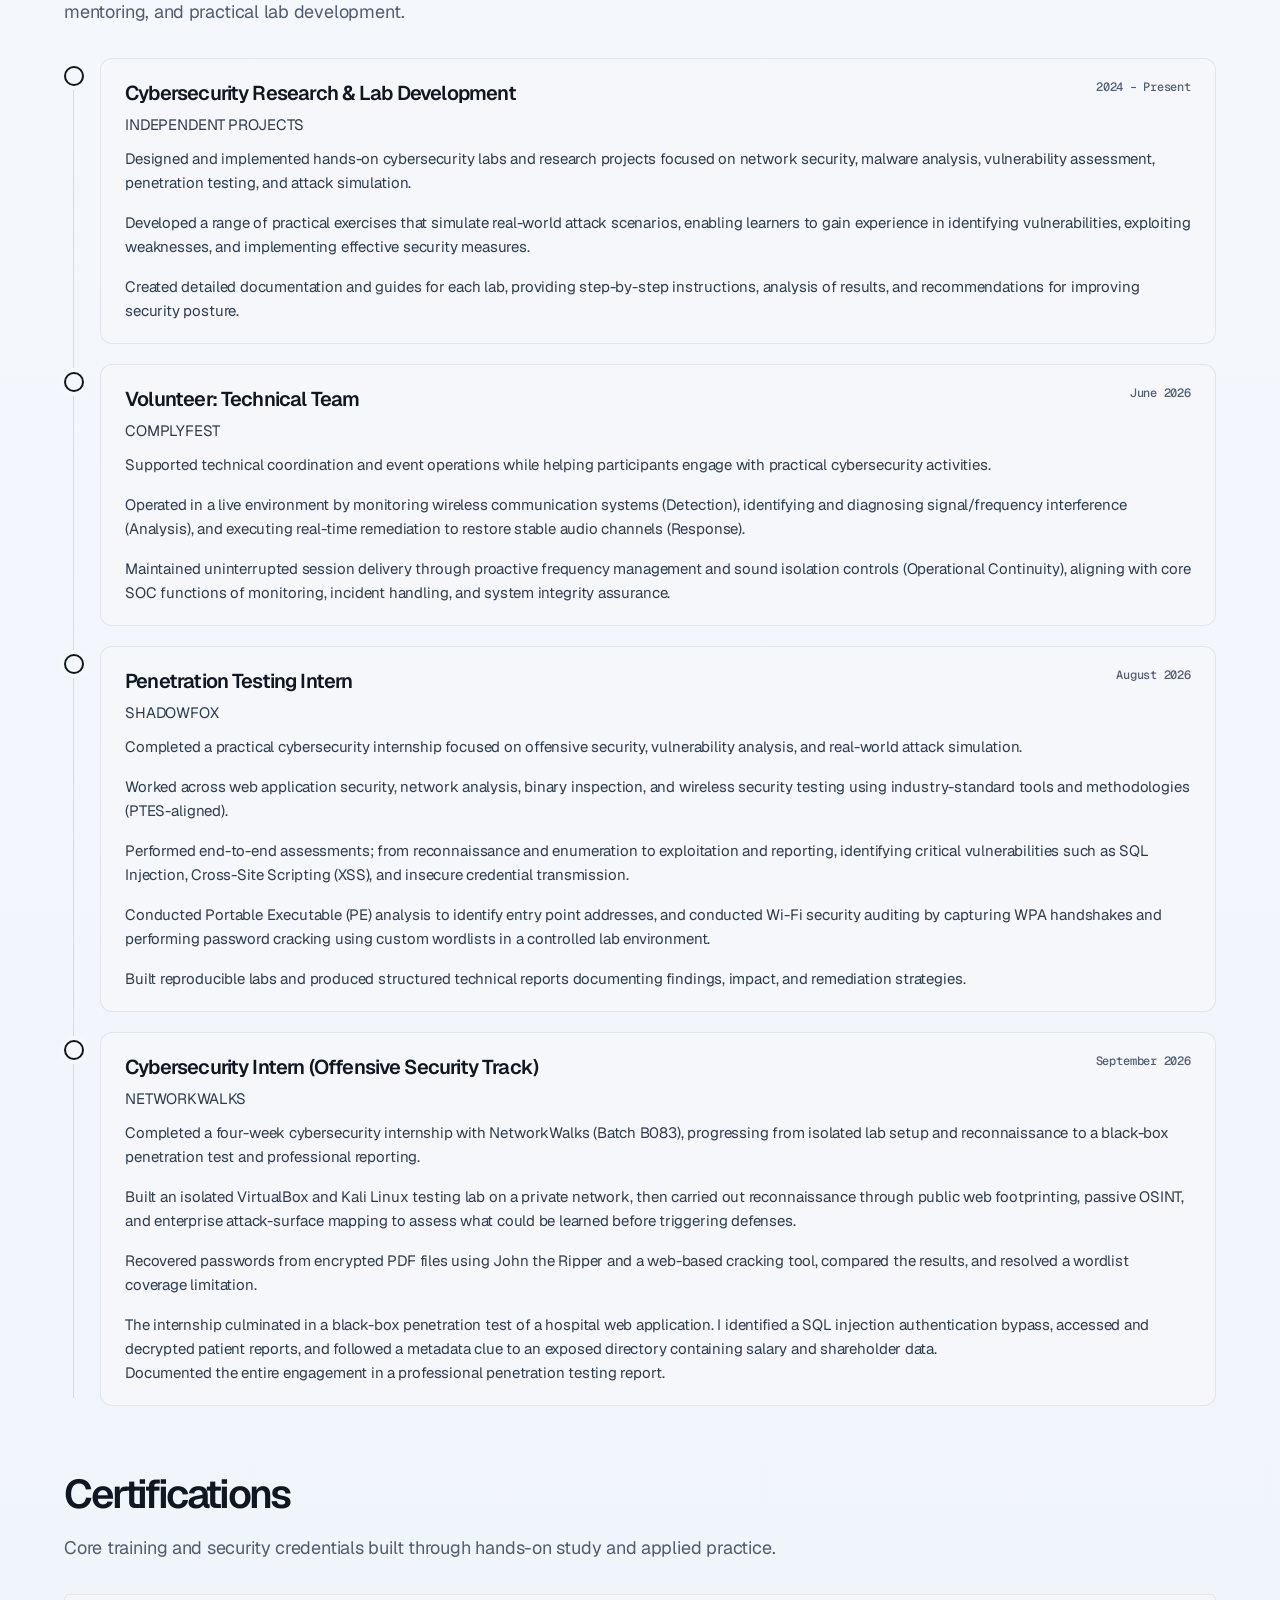
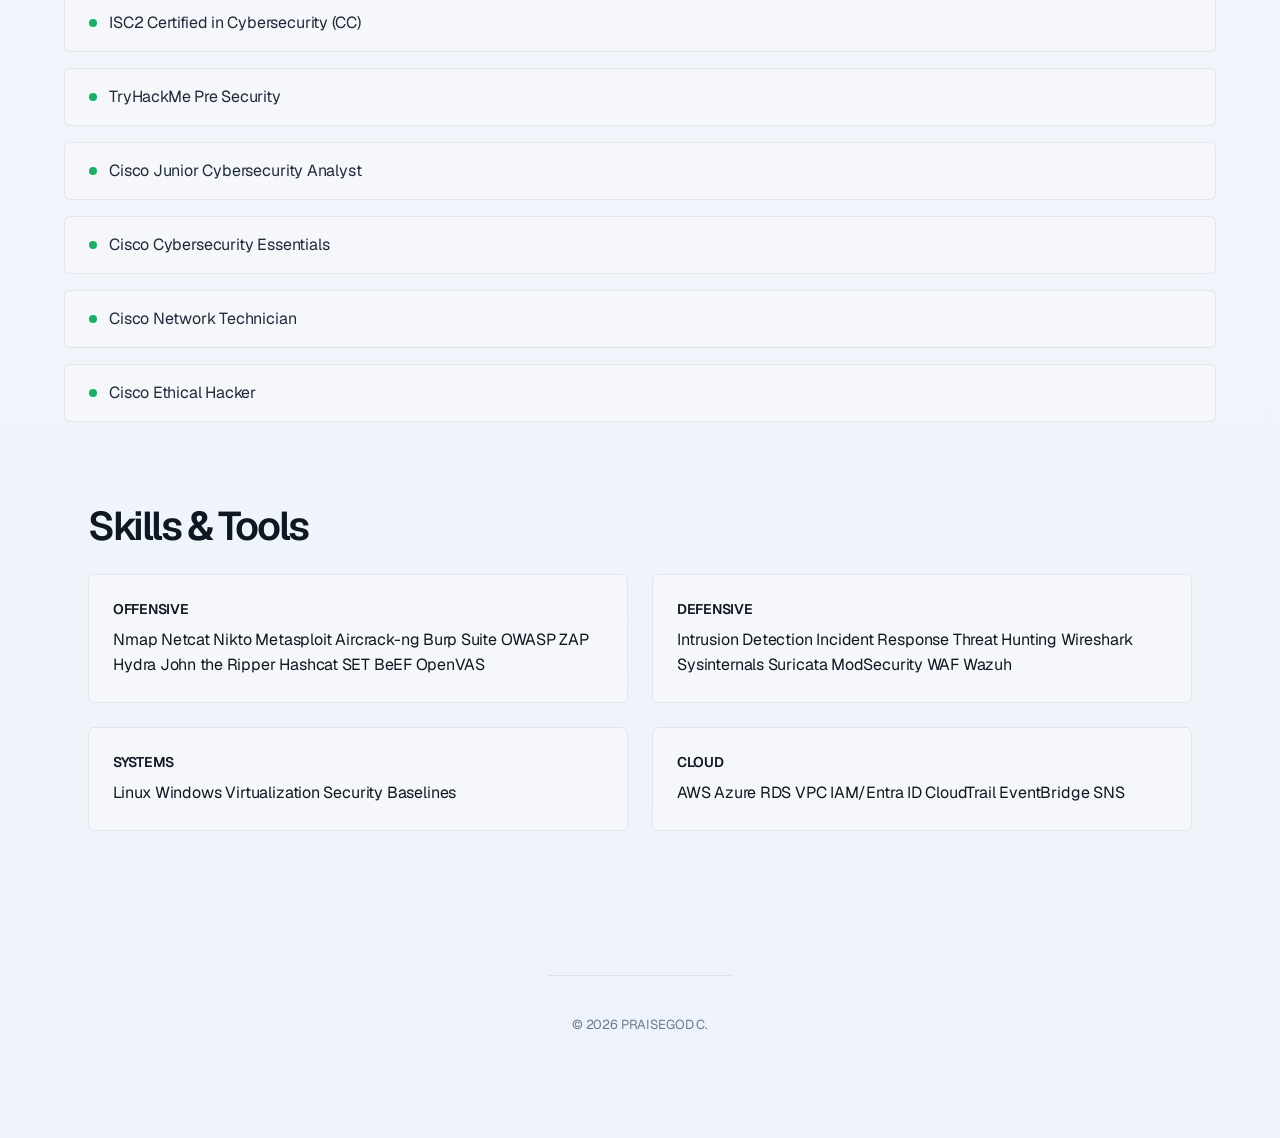
==== commit 0a630ac8: "Update projects section to enhance clarity and relevance of content" ====
--- a/index.html
+++ b/index.html
@@ -68,16 +68,17 @@
     </p>
   </section>
 
-  <!-- CASE FILES -->
+  <!-- Important Links -->
   <section id="projects" class="container">
-    <h2>Case Files</h2>
+    <h2>Featured</h2>
     <p class="section-subtitle">
-      Hands-on cybersecurity projects and labs focused on both offensive and defensive security exercises.
+      Link to projects, labs, and earned credentials that demonstrate practical skills and applied knowledge in the field.
     </p>
     <div class="category-grid">
       <a href="cybersecurity.html" class="category-card">
         <h3>Projects</h3>
-        <p>Traffic analysis, malware analysis, vulnerability assessment, penetration testing, exploitation labs, and attack simulations.</p>
+        <p>Hands-on cybersecurity projects focused on both offensive and defensive security exercises. <br> 
+          Traffic analysis, vulnerability assessment, penetration testing, exploitation labs, and attack simulations.</p>
         <span>Explore projects →</span>
       </a>
       <a href="https://basedonbelieve.notion.site/Cybersecurity-Lab-Hub-39d8e85516f280a1a6dbf649016a0a59" class="category-card" target="_blank" rel="noopener noreferrer">
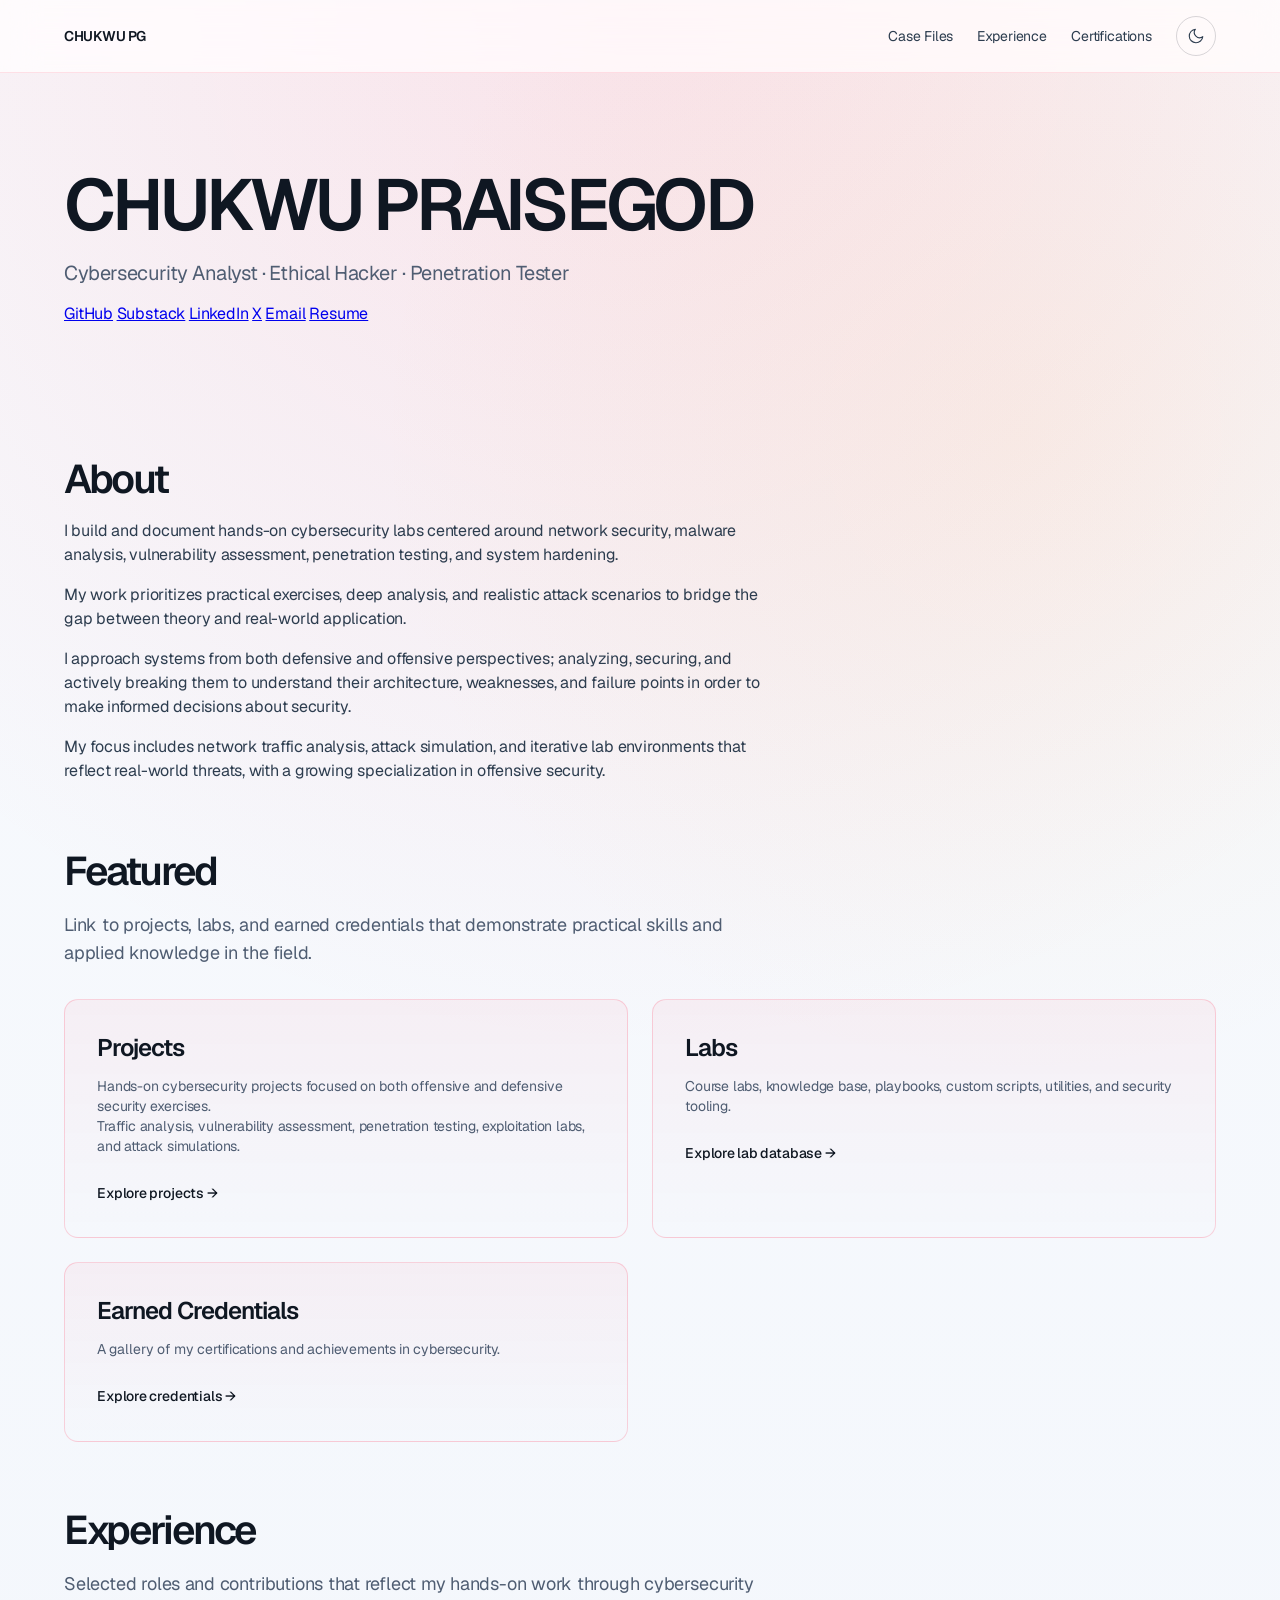
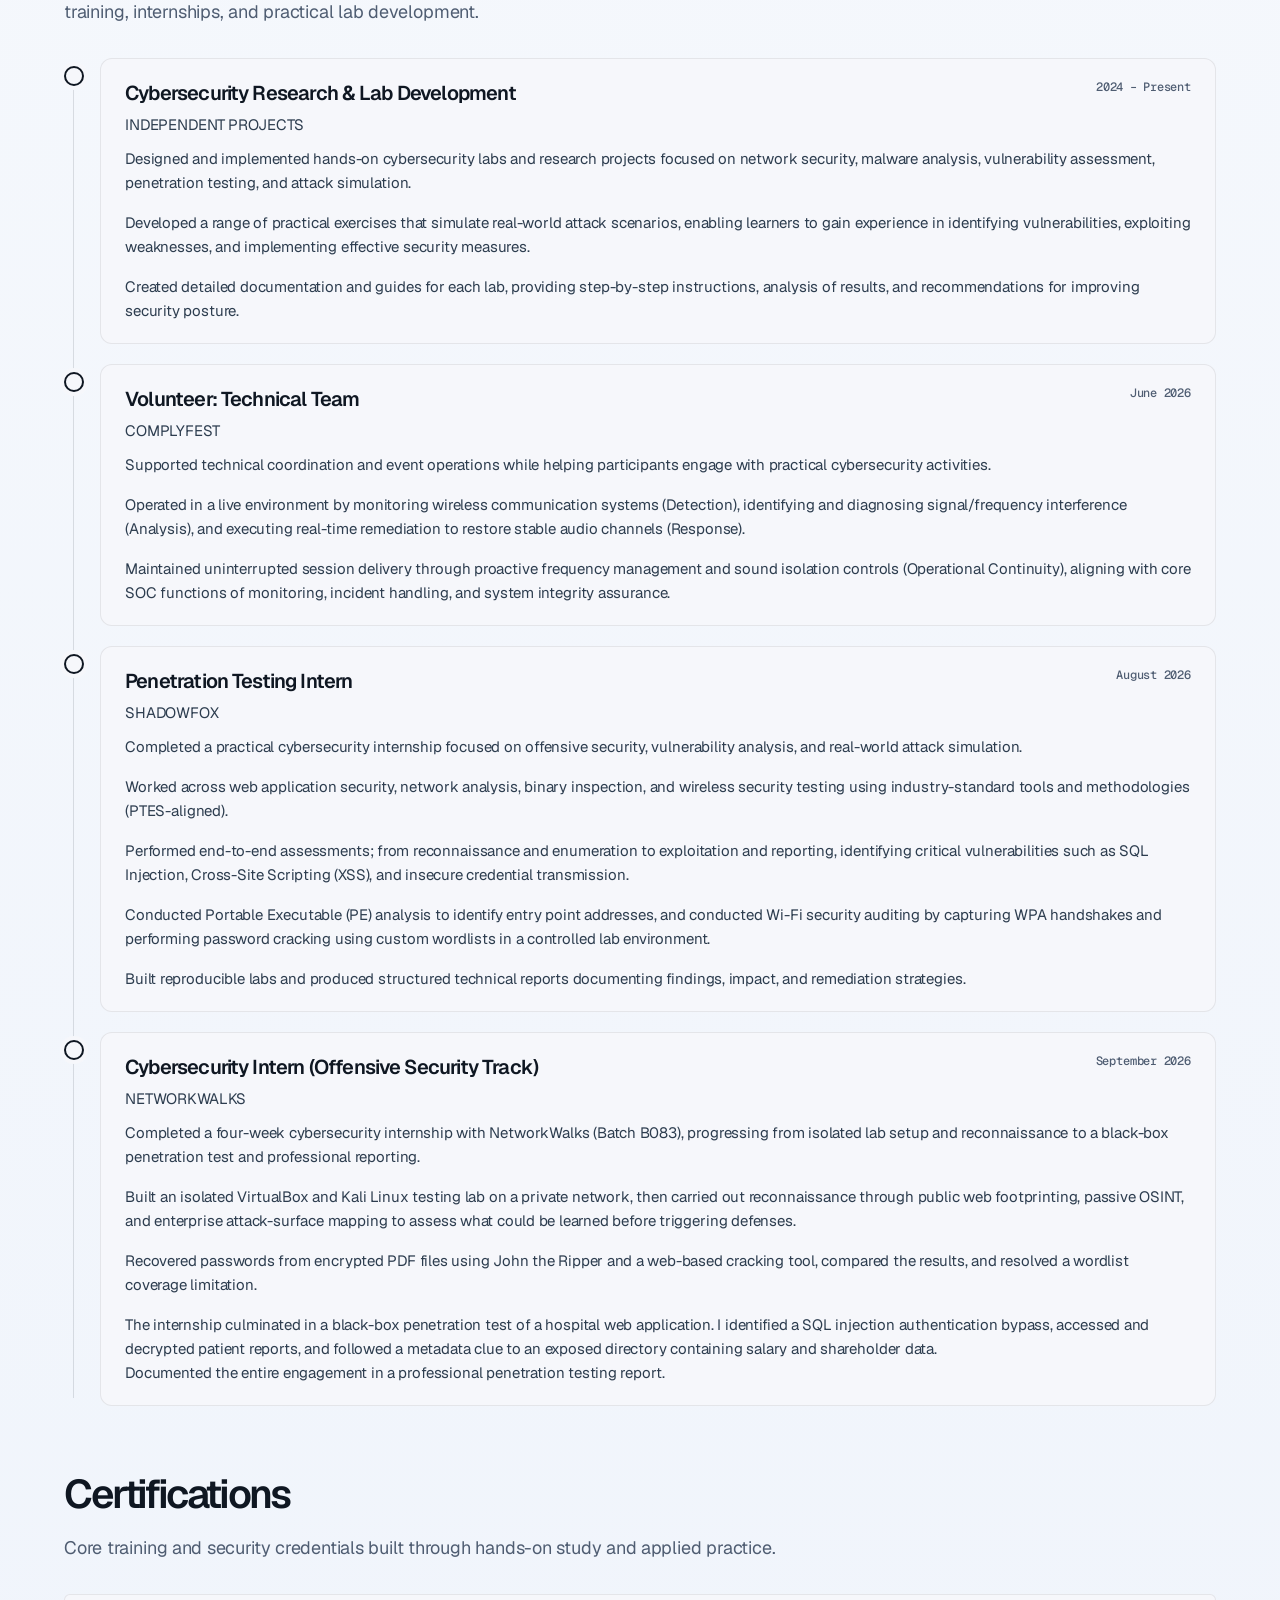
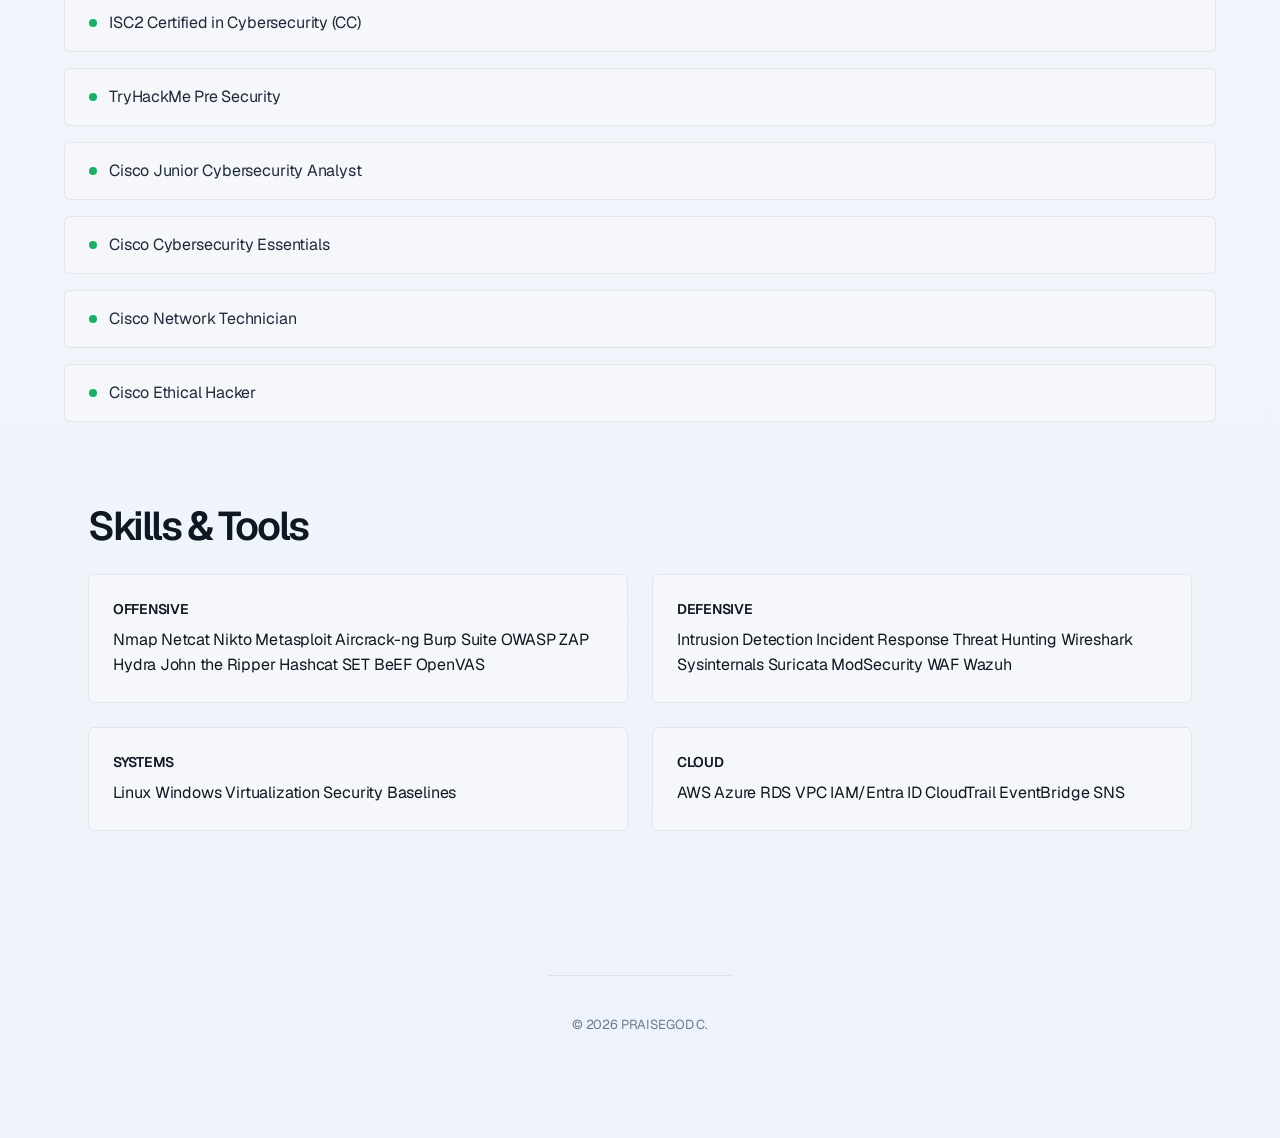
==== commit b7bc25af: "Update experience section subtitle for improved clarity and relevance" ====
--- a/index.html
+++ b/index.html
@@ -98,7 +98,7 @@
   <section id="experience" class="container">
     <h2>Experience</h2>
     <p class="section-subtitle">
-      Selected roles and contributions that reflect my hands-on work in cybersecurity training, mentoring, and practical lab development.
+      Selected roles and contributions that reflect my hands-on work through cybersecurity training, internships, and practical lab development.
     </p>
     <div class="experience-list">
 
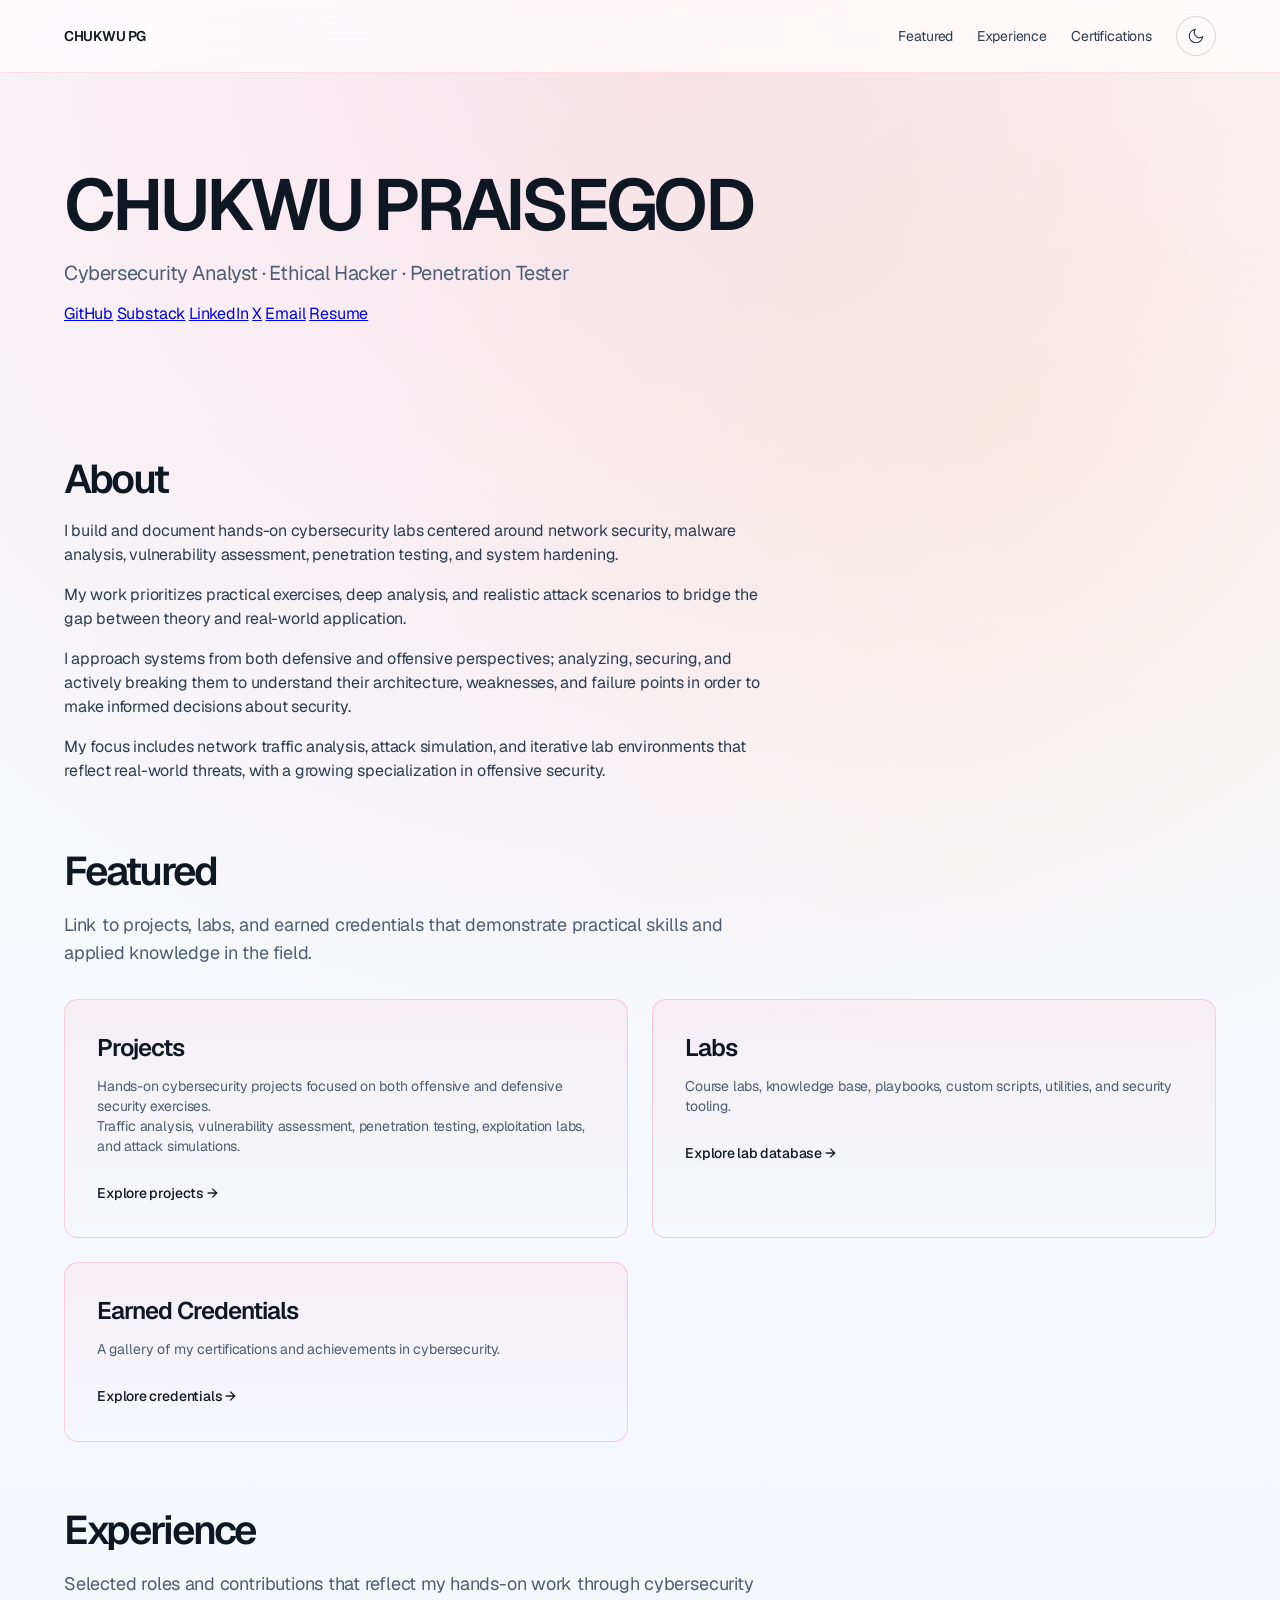
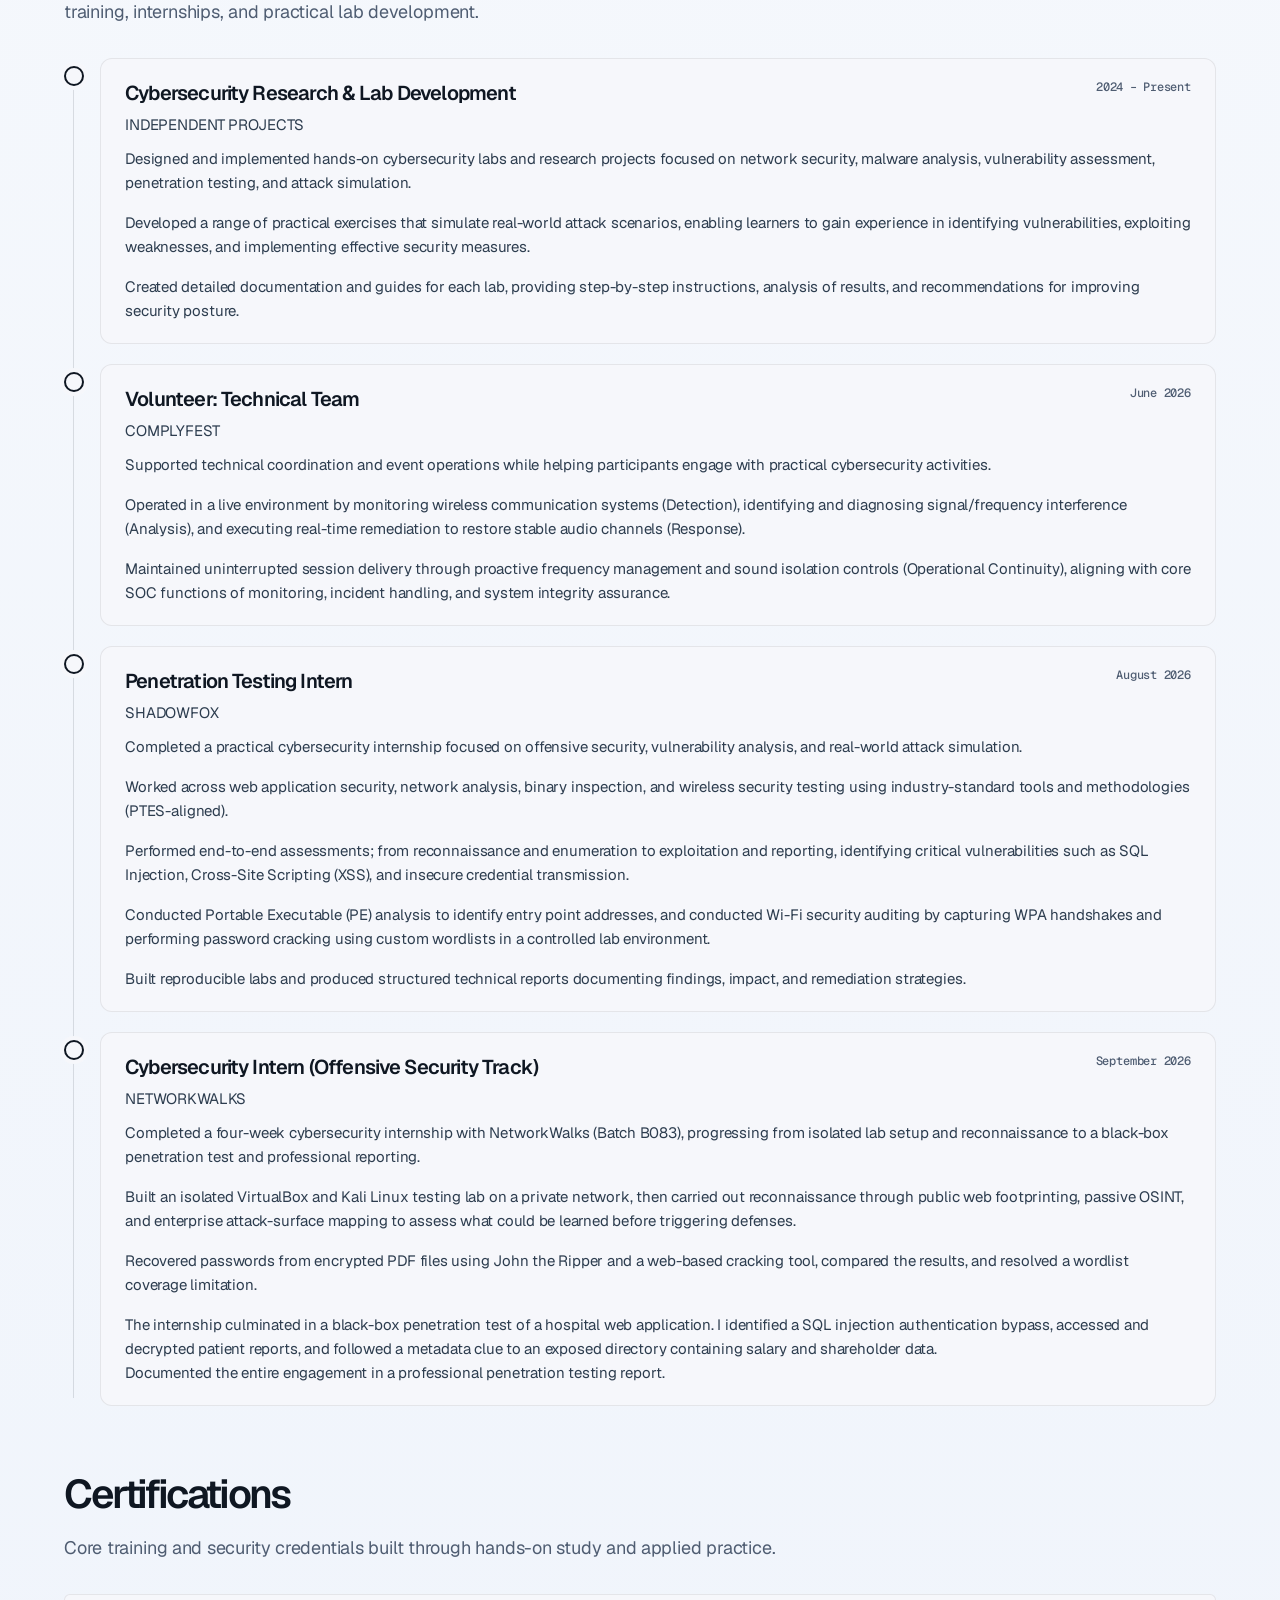
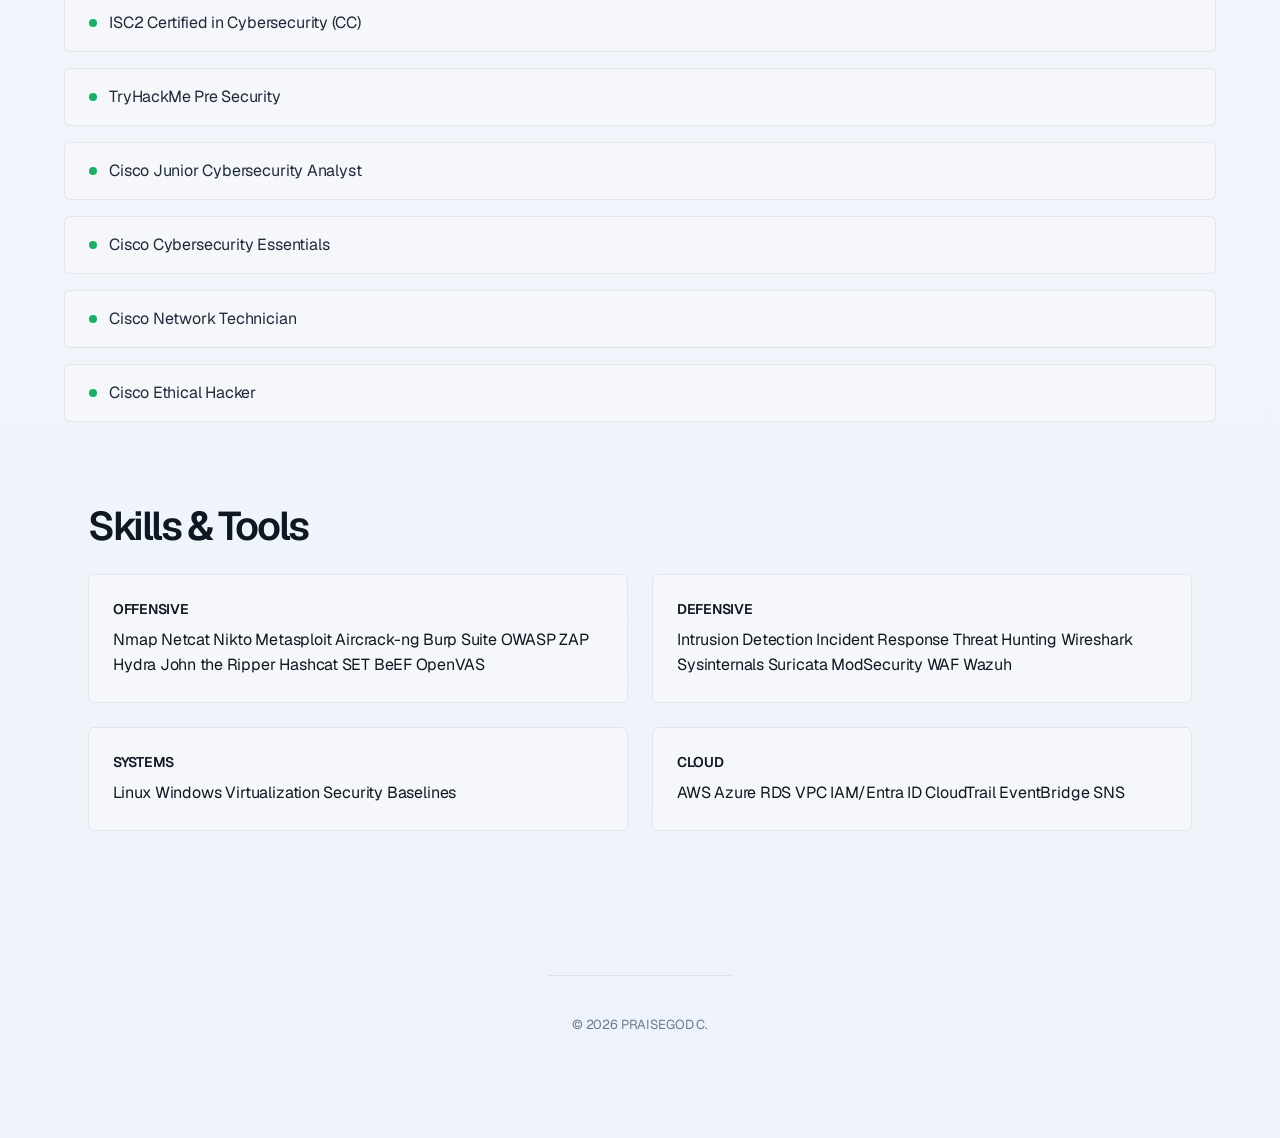
==== commit 5ea74046: "Update navigation link text for improved clarity" ====
--- a/index.html
+++ b/index.html
@@ -20,7 +20,7 @@
       </div>
       <div class="nav-right">
         <div class="nav-links">
-          <a href="#projects">Case Files</a>
+          <a href="#projects">Featured</a>
           <a href="#experience">Experience</a>
           <a href="#certifications">Certifications</a>
         </div>
